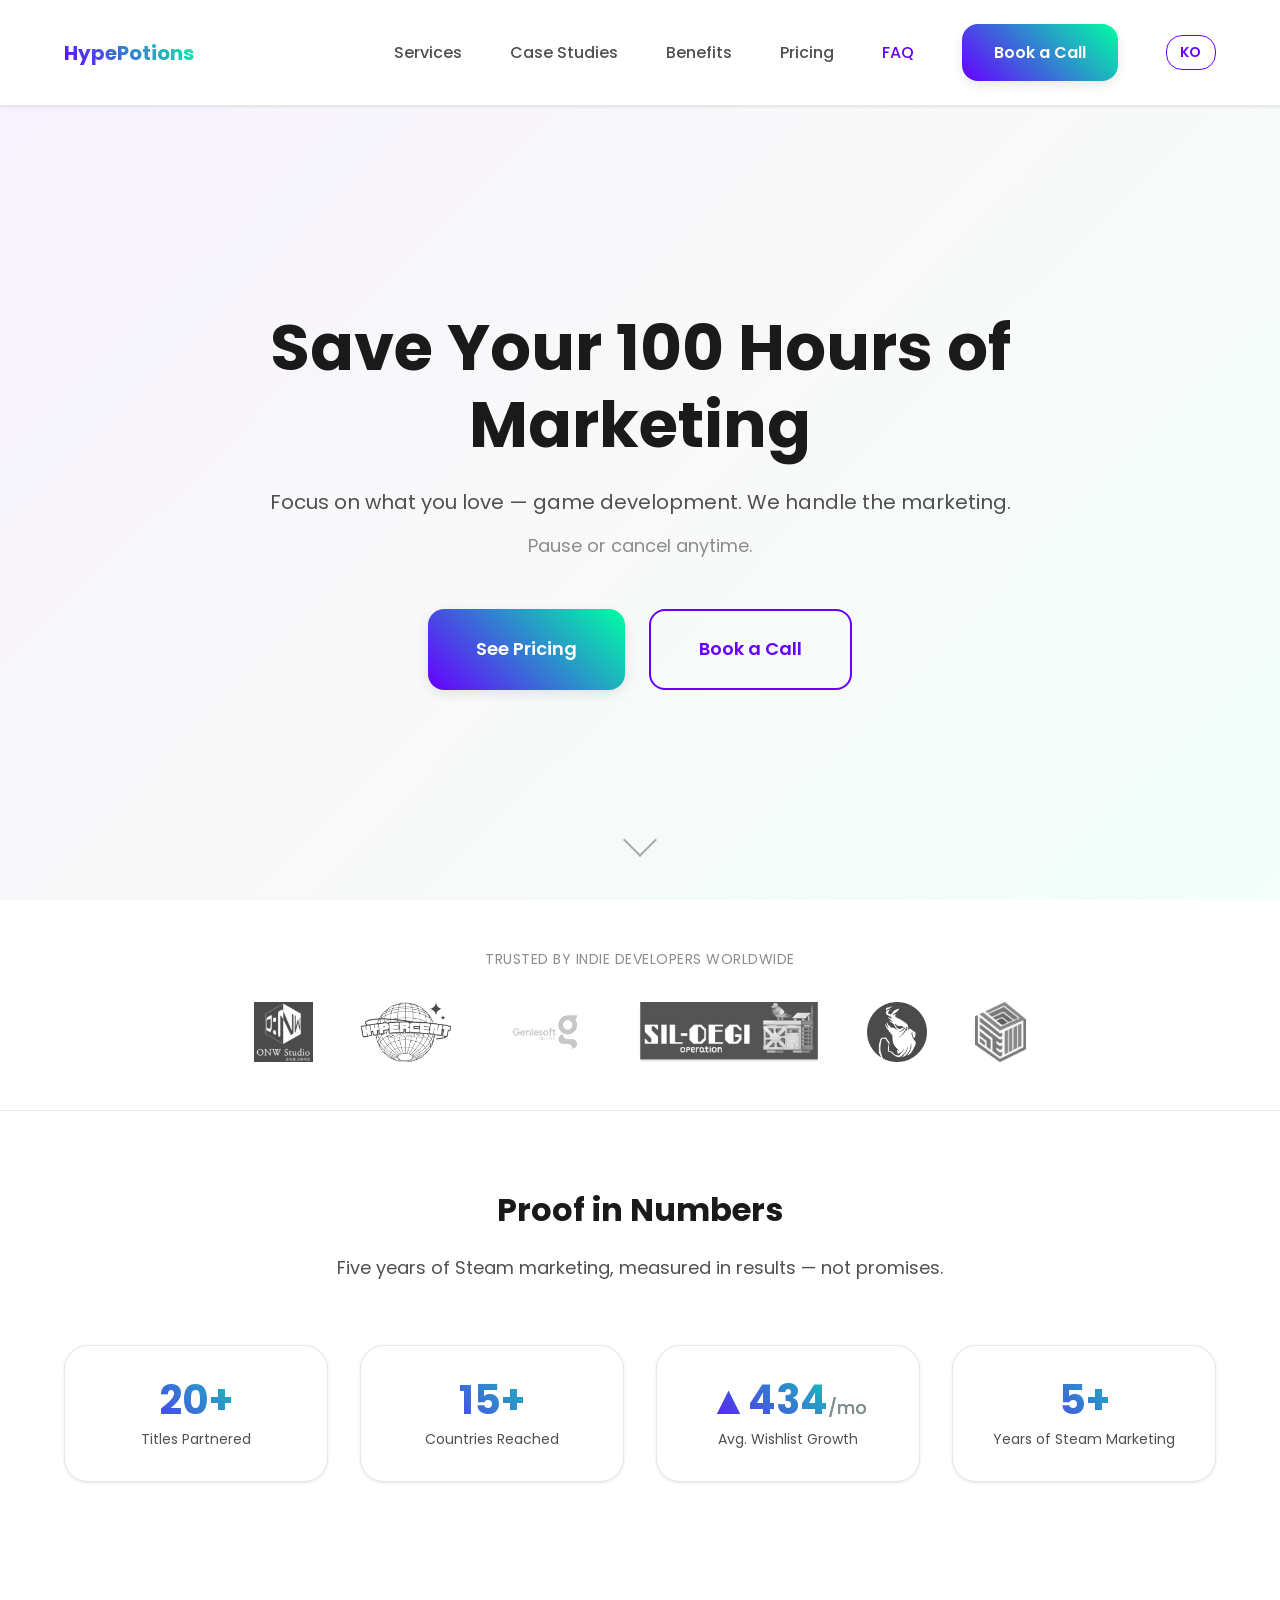
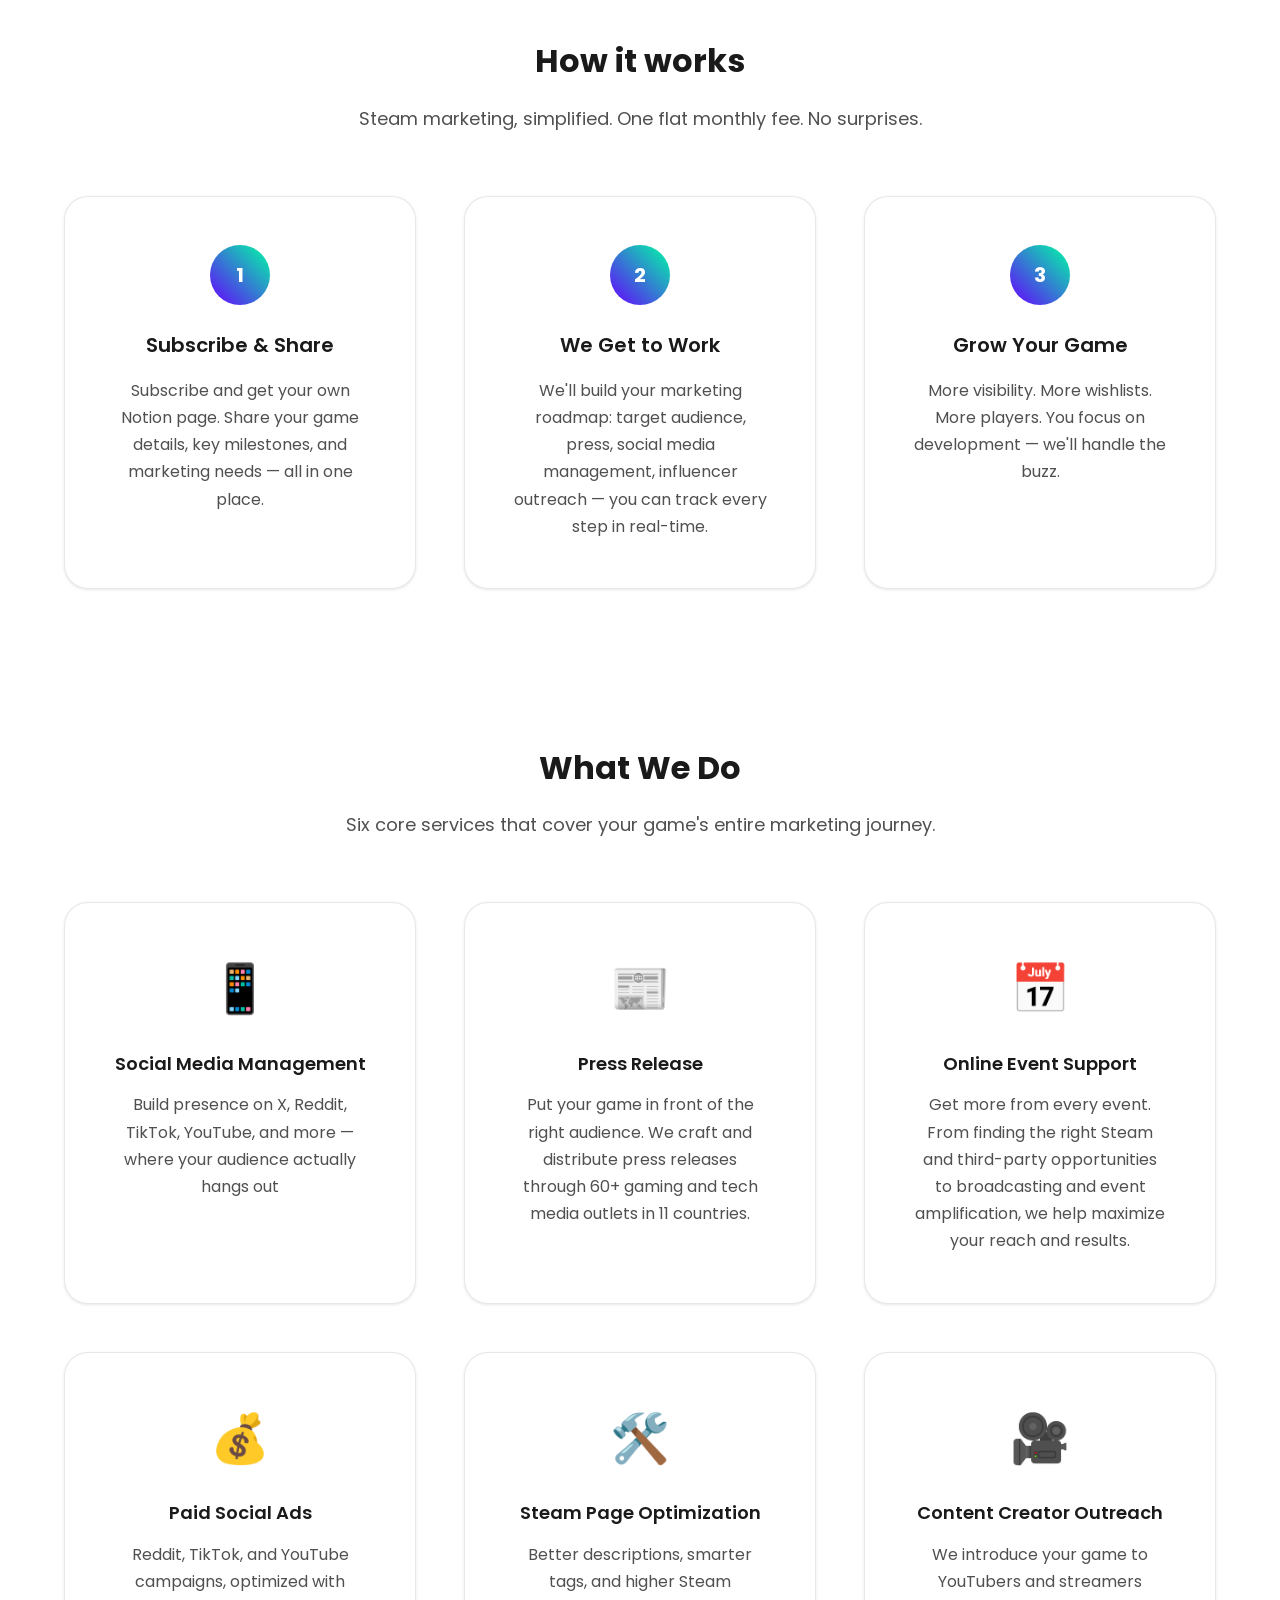
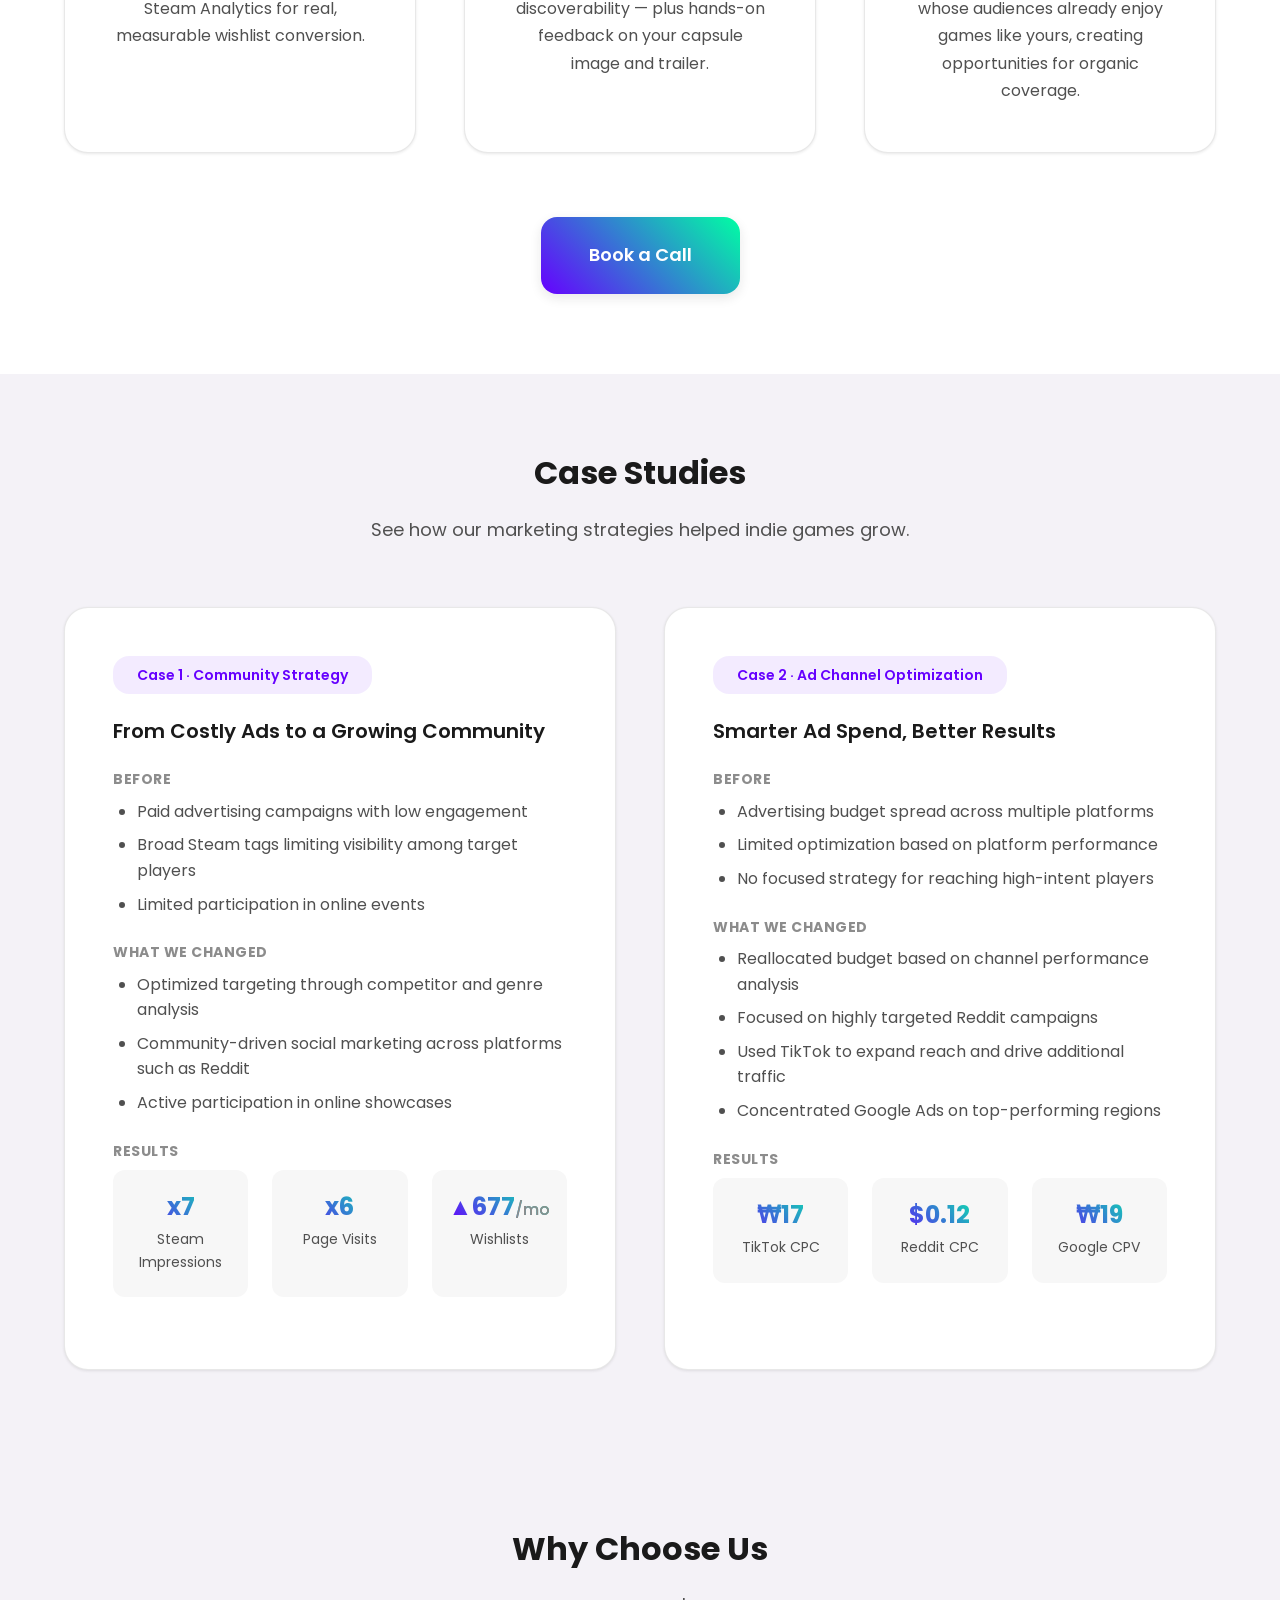
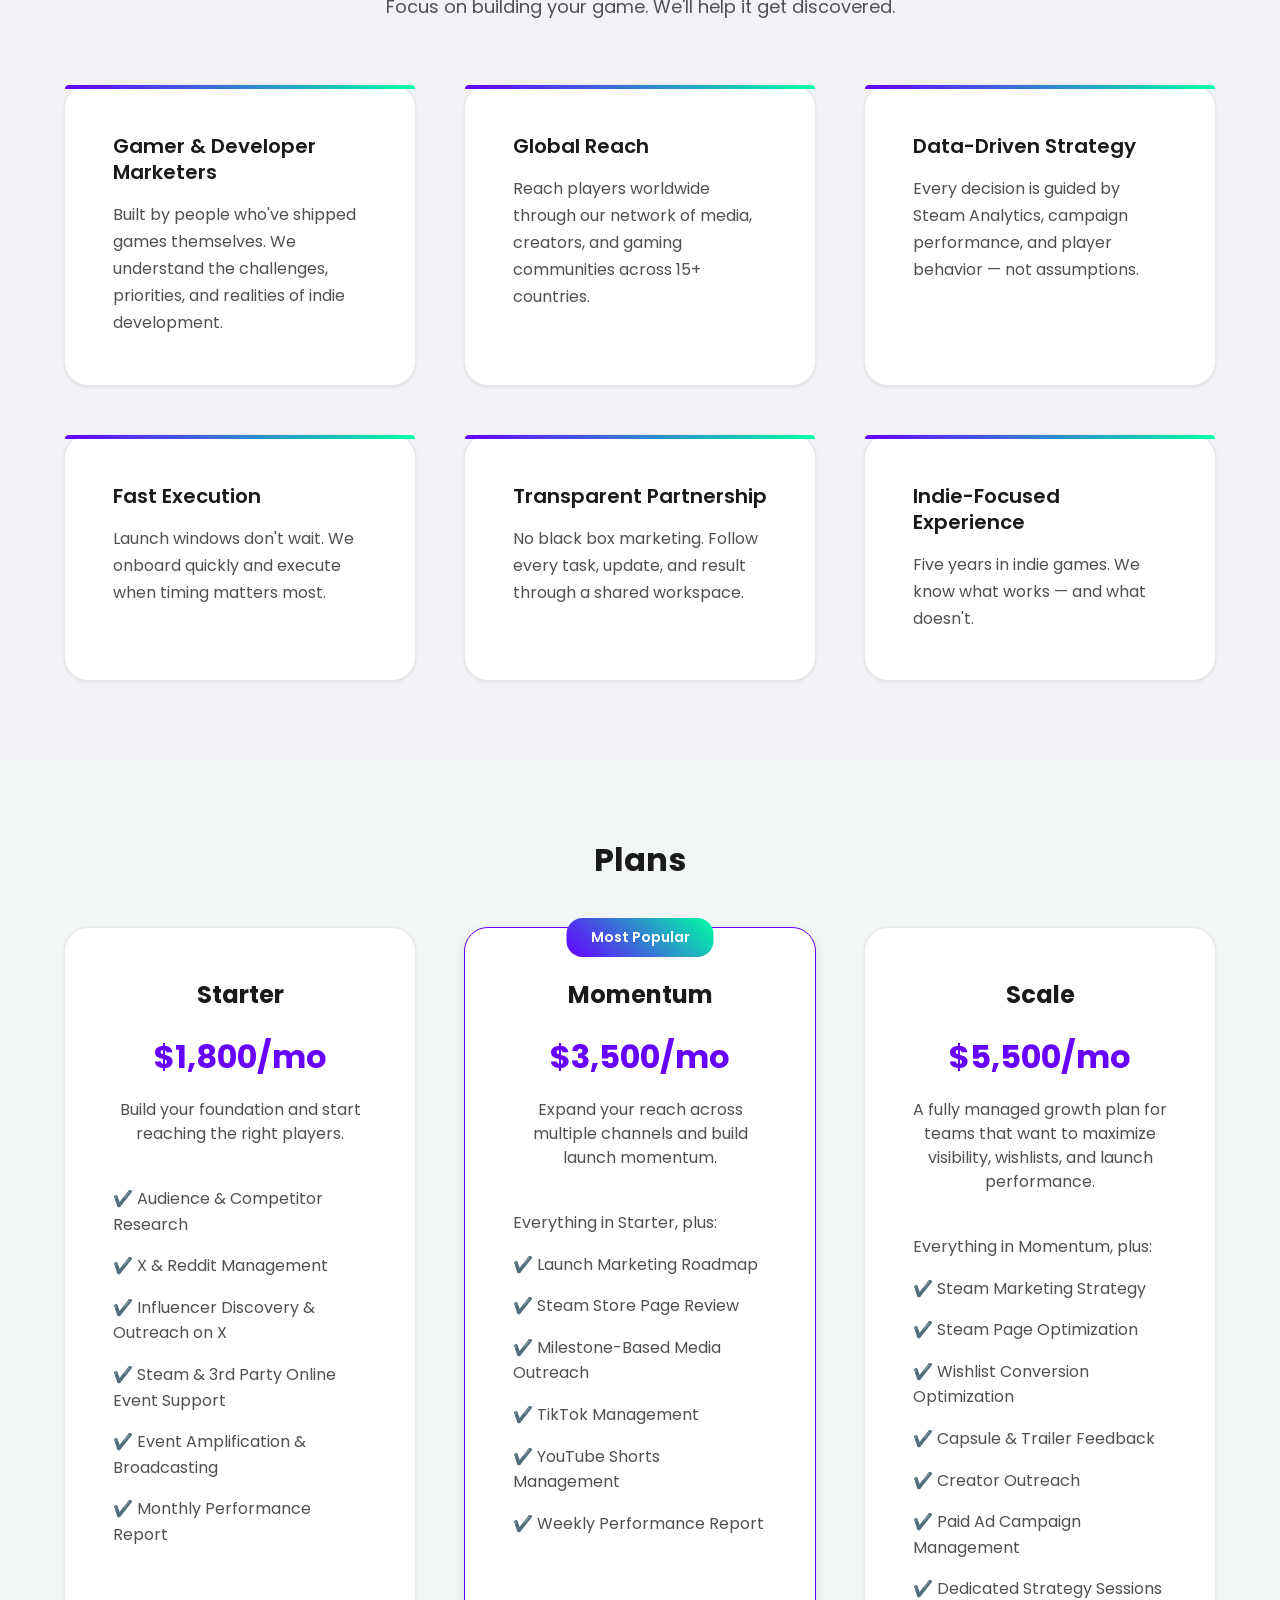
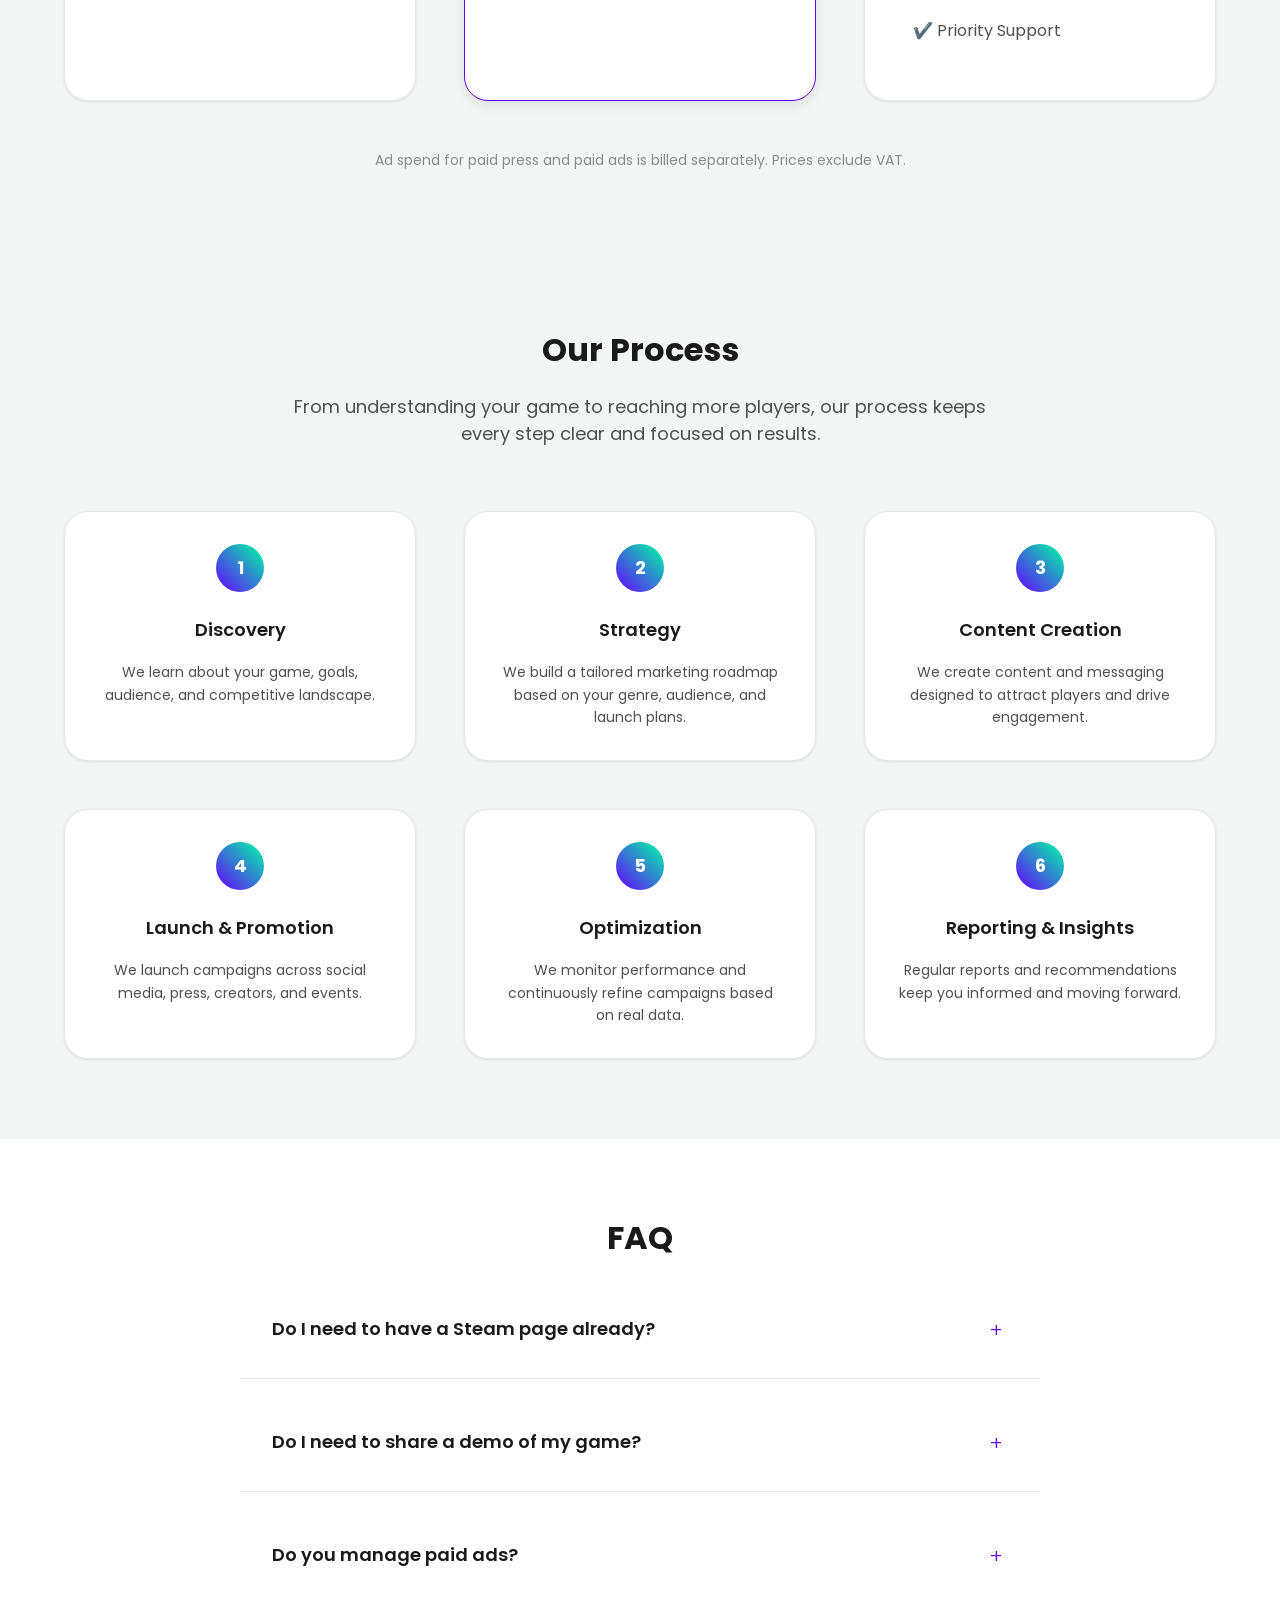
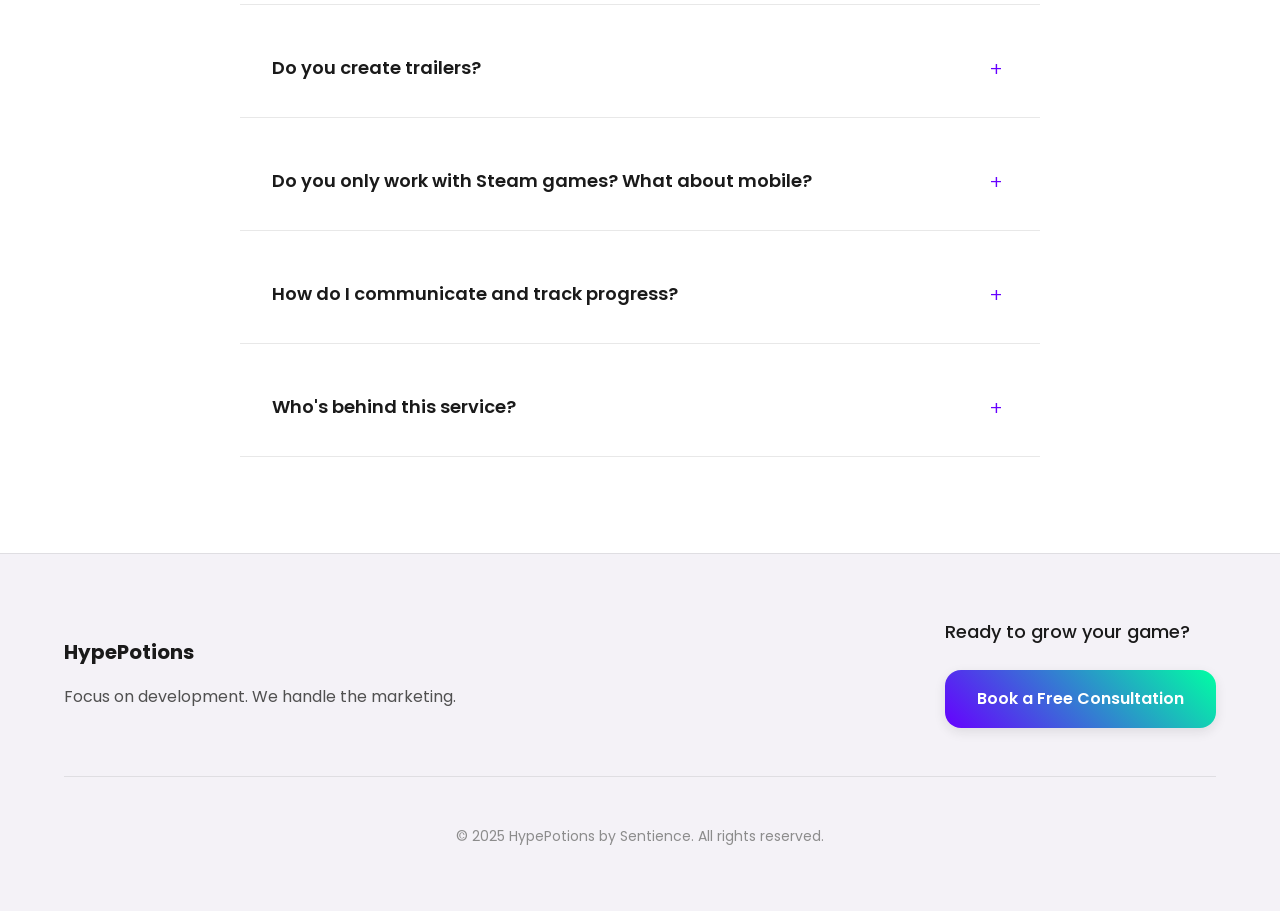
==== docs/index.html @ ff50c7ec "move to docs folder" ====
<!DOCTYPE html>
<html lang="en">
<head>
    <meta charset="UTF-8">
    <meta name="viewport" content="width=device-width, initial-scale=1.0">
    <title>HypePotions — Save Your 100 Hours of Steam Marketing</title>
    <link rel="preconnect" href="https://fonts.googleapis.com">
    <link rel="preconnect" href="https://fonts.gstatic.com" crossorigin>
    <link href="https://fonts.googleapis.com/css2?family=Poppins:wght@300;400;500;600;700&display=swap" rel="stylesheet">
    <link rel="stylesheet" href="style.css">
</head>
<body>
    <!-- Navigation -->
    <nav class="navbar">
        <div class="container">
            <div class="nav-content">
                <div class="nav-brand">
                    <h3>HypePotions</h3>
                </div>
                <div class="nav-menu">
                    <a href="#what-we-do" class="nav-link" data-i18n="nav.services">Services</a>
                    <a href="#results" class="nav-link" data-i18n="nav.cases">Case Studies</a>
                    <a href="#why-choose-us" class="nav-link" data-i18n="nav.benefits">Benefits</a>
                    <a href="#pricing" class="nav-link" data-i18n="nav.pricing">Pricing</a>
                    <a href="#faq" class="nav-link" data-i18n="nav.faq">FAQ</a>
                    <a href="https://calendly.com/h-kwon/steam-marketing-pro">
                        <button class="btn btn--primary cta-btn" data-i18n="nav.bookCall">Book a Call</button>
                    </a>
                    <button class="lang-toggle" id="langToggle" aria-label="Toggle language">KO</button>
                </div>
                <div class="nav-toggle">
                    <span></span>
                    <span></span>
                    <span></span>
                </div>
            </div>
        </div>
    </nav>

    <!-- Hero Section -->
    <section class="hero">
        <div class="hero-background"></div>
        <div class="container">
            <div class="hero-content">
                <h1 class="hero-title" data-i18n="hero.title">Save Your 100 Hours of Marketing</h1>
                <p class="hero-subtitle" data-i18n="hero.subtitle">Focus on what you love — game development. We handle the marketing.</p>
                <p class="hero-tagline" data-i18n="hero.tagline">Pause or cancel anytime.</p>
                <div class="hero-cta">
                    <a href="#pricing" class="btn btn--primary btn--lg cta-btn" role="button" data-i18n="hero.seePricing">See Pricing</a>
                    <a href="https://calendly.com/h-kwon/steam-marketing-pro" class="btn btn--outline btn--lg cta-btn" role="button" data-i18n="hero.bookCall">Book a Call</a>
                </div>
            </div>
        </div>
        <div class="scroll-indicator">
            <div class="scroll-arrow"></div>
        </div>
    </section>

    <!-- Customer Logos -->
    <section class="customer-logos">
        <div class="container">
            <p class="logos-text" data-i18n="logos.text">Trusted by indie developers worldwide</p>
            <div class="logos-scroll">
                 <div class="logo-item">
                    <img src="images/onw studio.png" alt="OnwStudio Logo">
                 </div>
                 <div class="logo-item">
                    <img src="images/hypercent.png" alt="Hypercent Logo">
                 </div>
                 <div class="logo-item">
                    <img src="images/geniesoft.png" alt="GenieSoft Logo">
                 </div>
                 <div class="logo-item">
                    <img src="images/siloegi.png" alt="SiloegiOperation Logo">
                 </div>
                 <div class="logo-item">
                    <img src="images/hoochoo.png" alt="Hoochoo Logo">
                 </div>
                 <div class="logo-item">
                    <img src="images/shadingbox.png" alt="ShadingBox Logo">
                 </div>
            </div>
        </div>
    </section>

    <!-- Proof / Key Stats -->
    <section class="stats" id="stats">
        <div class="container">
            <h2 class="section-title" data-i18n="stats.title">Proof in Numbers</h2>
            <p class="section-subtitle" data-i18n="stats.subtitle">Five years of Steam marketing, measured in results — not promises.</p>

            <div class="stats-grid">
                <div class="stat-card">
                    <div class="stat-number">20+</div>
                    <div class="stat-label" data-i18n="stats.titlesPartnered">Titles Partnered</div>
                </div>
                <div class="stat-card">
                    <div class="stat-number">15+</div>
                    <div class="stat-label" data-i18n="stats.globalMarkets">Countries Reached</div>
                </div>
                <div class="stat-card">
                    <div class="stat-number">▲434<span>/mo</span></div>
                    <div class="stat-label" data-i18n="stats.avgWishlist">Avg. Wishlist Growth</div>
                </div>
                <div class="stat-card">
                    <div class="stat-number" data-i18n="stats.yearsValue">5+</div>
                    <div class="stat-label" data-i18n="stats.yearsExp">Years of Steam Marketing</div>
                </div>
            </div>
        </div>
    </section>

    <!-- How It Works -->
    <section class="how-it-works">
        <div class="container">
            <h2 class="section-title" data-i18n="how.title">How it works</h2>
            <p class="section-subtitle" data-i18n="how.subtitle">Steam marketing, simplified. One flat monthly fee. No surprises.</p>
            <div class="steps-grid">
                <div class="step-card" data-step="1">
                    <div class="step-number">1</div>
                    <h3 class="step-title" data-i18n="how.step1Title">Subscribe & Share</h3>
                    <p class="step-description" data-i18n="how.step1Desc">Subscribe and get your own Notion page. Share your game details, key milestones, and marketing needs — all in one place.</p>
                </div>
                <div class="step-card" data-step="2">
                    <div class="step-number">2</div>
                    <h3 class="step-title" data-i18n="how.step2Title">We Get to Work</h3>
                    <p class="step-description" data-i18n="how.step2Desc">We'll build your marketing roadmap: target audience, press, influencer outreach — you can track every step in real-time.</p>
                </div>
                <div class="step-card" data-step="3">
                    <div class="step-number">3</div>
                    <h3 class="step-title" data-i18n="how.step3Title">Grow Your Game</h3>
                    <p class="step-description" data-i18n="how.step3Desc">More visibility. More wishlists. More players. You focus on development — we'll handle the buzz.</p>
                </div>
            </div>
        </div>
    </section>

    <!-- What We Do -->
    <section class="what-we-do" id="what-we-do">
        <div class="container">
            <h2 class="section-title" data-i18n="services.title">What We Do</h2>
            <p class="section-subtitle" data-i18n="services.subtitle">Six core services that cover your game's entire marketing journey.</p>
            <div class="services-grid">
                <div class="service-card">
                    <div class="service-icon">📱</div>
                    <h3 class="service-title" data-i18n="services.s1Title">Social Media Management</h3>
                    <p class="service-description" data-i18n="services.s1Desc">X, Reddit, TikTok, and YouTube — we build and run your channels and community, driving an average +536% follower growth.</p>
                </div>
                <div class="service-card">
                    <div class="service-icon">📰</div>
                    <h3 class="service-title" data-i18n="services.s2Title">Press Release & PR</h3>
                    <p class="service-description" data-i18n="services.s2Desc">We distribute to 60+ outlets across 11 countries and 7 languages — including Rock Paper Shotgun, Famitsu, 4Gamer, and Gematsu. Averaging 20+ pickups per title.</p>
                </div>
                <div class="service-card">
                    <div class="service-icon">📅</div>
                    <h3 class="service-title" data-i18n="services.s3Title">Online Event Support</h3>
                    <p class="service-description" data-i18n="services.s3Desc">Steam Next Fest, Steam Sales, and third-party events — we apply, prepare, and maximize every opportunity.</p>
                </div>
                <div class="service-card">
                    <div class="service-icon">💰</div>
                    <h3 class="service-title" data-i18n="services.s4Title">Paid Social Ads</h3>
                    <p class="service-description" data-i18n="services.s4Desc">Reddit, TikTok, and YouTube campaigns, optimized with Steam Analytics for real, measurable wishlist conversion.</p>
                </div>
                <div class="service-card">
                    <div class="service-icon">🛠️</div>
                    <h3 class="service-title" data-i18n="services.s5Title">Steam Page Optimization</h3>
                    <p class="service-description" data-i18n="services.s5Desc">Better descriptions, smarter tags, and higher Steam discoverability — plus hands-on feedback on your capsule image and trailer.</p>
                </div>
                <div class="service-card">
                    <div class="service-icon">🎥</div>
                    <h3 class="service-title" data-i18n="services.s6Title">Content Creator Outreach</h3>
                    <p class="service-description" data-i18n="services.s6Desc">We pitch your game to YouTubers and streamers who already love your genre — real fans, real coverage.</p>
                </div>
            </div>
            <div class="cta-section">
                <a href="https://calendly.com/h-kwon/steam-marketing-pro" class="btn btn--primary btn--lg" role="button" data-i18n="services.cta">Book a Call</a>
            </div>
        </div>
    </section>

    <!-- Results -->
    <section class="results" id="results">
        <div class="container">
            <h2 class="section-title" data-i18n="results.title">Real Results</h2>
            <p class="section-subtitle" data-i18n="results.subtitle">How our strategies turned into measurable growth for indie titles.</p>
            <div class="results-grid">
                <div class="result-card">
                    <div class="result-badge" data-i18n="results.case1Badge">Case 1 · Community Strategy</div>
                    <h3 class="result-name" data-i18n="results.case1Title">From Wasted Ads to a Thriving Community</h3>
                    <div class="result-block">
                        <span class="result-block-label" data-i18n="results.before">Before</span>
                        <ul class="result-bullet-list">
                            <li data-i18n="results.case1Before1">Paid advertising campaigns with low engagement</li>
                            <li data-i18n="results.case1Before2">Broad Steam tags limiting visibility among target players</li>
                            <li data-i18n="results.case1Before3">Limited participation in Steam events and community activities</li>
                        </ul>
                    </div>
                    <div class="result-block">
                        <span class="result-block-label" data-i18n="results.strategy">What We Changed</span>
                        <ul class="result-bullet-list">
                            <li data-i18n="results.case1Strategy1">Optimized targeting through competitor and genre analysis</li>
                            <li data-i18n="results.case1Strategy2">Community-driven social marketing across platforms such as Reddit</li>
                            <li data-i18n="results.case1Strategy3">Active participation in Steam events and online showcases</li>
                        </ul>
                    </div>
                    <div class="result-block">
                        <span class="result-block-label" data-i18n="results.results">After</span>
                        <div class="result-metrics">
                            <div class="result-metric">
                                <span class="result-metric-value">x7</span>
                                <span class="result-metric-label" data-i18n="results.case1M1">Steam Impressions</span>
                            </div>
                            <div class="result-metric">
                                <span class="result-metric-value">x6</span>
                                <span class="result-metric-label" data-i18n="results.case1M2">Page Visits</span>
                            </div>
                            <div class="result-metric">
                                <span class="result-metric-value">▲677<small>/mo</small></span>
                                <span class="result-metric-label" data-i18n="results.case1M3">Wishlists</span>
                            </div>
                        </div>
                    </div>
                </div>
                <div class="result-card">
                    <div class="result-badge" data-i18n="results.case2Badge">Case 2 · Ad Channel Optimization</div>
                    <h3 class="result-name" data-i18n="results.case2Title">Squeezing Maximum Reach From Every Dollar</h3>
                    <div class="result-block">
                        <span class="result-block-label" data-i18n="results.before">Before</span>
                        <ul class="result-bullet-list">
                            <li data-i18n="results.case2Before1">Advertising budget spread across multiple platforms</li>
                            <li data-i18n="results.case2Before2">Limited optimization based on platform performance</li>
                            <li data-i18n="results.case2Before3">No focused strategy for reaching high-intent players</li>
                        </ul>
                    </div>
                    <div class="result-block">
                        <span class="result-block-label" data-i18n="results.strategy">What We Changed</span>
                        <ul class="result-bullet-list">
                            <li data-i18n="results.case2Strategy1">Reallocated budget based on channel performance analysis</li>
                            <li data-i18n="results.case2Strategy2">Focused on highly targeted Reddit campaigns</li>
                            <li data-i18n="results.case2Strategy3">Used TikTok to expand reach and drive additional traffic</li>
                            <li data-i18n="results.case2Strategy4">Concentrated Google Ads on top-performing regions</li>
                        </ul>
                    </div>
                    <div class="result-block">
                        <span class="result-block-label" data-i18n="results.results">Results</span>
                        <div class="result-metrics">
                            <div class="result-metric">
                                <span class="result-metric-value">₩17</span>
                                <span class="result-metric-label" data-i18n="results.case2M1">TikTok CPC</span>
                            </div>
                            <div class="result-metric">
                                <span class="result-metric-value">$0.12</span>
                                <span class="result-metric-label" data-i18n="results.case2M2">Reddit CPC</span>
                            </div>
                            <div class="result-metric">
                                <span class="result-metric-value">₩19</span>
                                <span class="result-metric-label" data-i18n="results.case2M3">Google CPV</span>
                            </div>
                        </div>
                    </div>
                </div>
            </div>
        </div>
    </section>

    <!-- Why Choose Us -->
    <section class="why-choose-us" id="why-choose-us">
        <div class="container">
            <h2 class="section-title" data-i18n="why.title">Why Choose Us</h2>
            <p class="section-subtitle" data-i18n="why.subtitle">Smart, flexible marketing for indie devs who'd rather build than hustle.</p>
            <div class="features-grid-3">
                <div class="feature-card">
                    <h3 class="feature-title" data-i18n="why.f1Title">Gamer & Developer Marketers</h3>
                    <p class="feature-description" data-i18n="why.f1Desc">We're not just marketers — we're gamers and devs who've shipped our own titles. We speak your language.</p>
                </div>
                <div class="feature-card">
                    <h3 class="feature-title" data-i18n="why.f2Title">Global Network</h3>
                    <p class="feature-description" data-i18n="why.f2Desc">15+ countries of media, influencer, and community reach — your game goes worldwide from day one.</p>
                </div>
                <div class="feature-card">
                    <h3 class="feature-title" data-i18n="why.f3Title">Data-Driven Strategy</h3>
                    <p class="feature-description" data-i18n="why.f3Desc">Every decision is backed by Steam Analytics and live campaign data — no guesswork, just results.</p>
                </div>
                <div class="feature-card">
                    <h3 class="feature-title" data-i18n="why.f4Title">Fast Execution</h3>
                    <p class="feature-description" data-i18n="why.f4Desc">Onboarding in 3–5 business days. We move at the speed your launch window demands.</p>
                </div>
                <div class="feature-card">
                    <h3 class="feature-title" data-i18n="why.f5Title">Transparent Partnership</h3>
                    <p class="feature-description" data-i18n="why.f5Desc">One flat fee, a shared Notion HQ, and weekly updates. You always know exactly what we're doing.</p>
                </div>
                <div class="feature-card">
                    <h3 class="feature-title" data-i18n="why.f6Title">Indie-Specialized Experience</h3>
                    <p class="feature-description" data-i18n="why.f6Desc">Five years and 20+ titles focused entirely on indie Steam games — we know what works and what doesn't.</p>
                </div>
            </div>
        </div>
    </section>

    <!-- Pricing -->
    <section class="pricing" id="pricing">
        <div class="container">
            <h2 class="section-title" data-i18n="pricing.title">Plans</h2>
            <div class="pricing-grid">
                <div class="pricing-card">
                    <div class="pricing-header">
                        <h3 class="pricing-title" data-i18n="pricing.plan1Name">Starter</h3>
                        <div class="pricing-price" data-i18n="pricing.plan1Price">$1,800/mo</div>
                        <p class="pricing-description" data-i18n="pricing.plan1Desc">Core visibility — without the agency overhead.</p>
                    </div>
                    <ul class="pricing-features">
                        <li data-i18n="pricing.plan1F1">✔️ Online festival applications & participation</li>
                        <li data-i18n="pricing.plan1F2">✔️ Press release (1x per month)</li>
                        <li data-i18n="pricing.plan1F3">✔️ Twitter & Reddit post management</li>
                        <li data-i18n="pricing.plan1F4">✔️ Audience & competitor research</li>
                        <li data-i18n="pricing.plan1F5">✔️ Dedicated Notion workspace</li>
                        <li data-i18n="pricing.plan1F6">✔️ Monthly performance report</li>
                    </ul>
                </div>
                <div class="pricing-card pricing-card--featured">
                    <div class="pricing-badge" data-i18n="pricing.popular">Most Popular</div>
                    <div class="pricing-header">
                        <h3 class="pricing-title" data-i18n="pricing.plan2Name">Momentum</h3>
                        <div class="pricing-price" data-i18n="pricing.plan2Price">$3,500/mo</div>
                        <p class="pricing-description" data-i18n="pricing.plan2Desc">Full-channel reach — built for your launch push.</p>
                    </div>
                    <ul class="pricing-features">
                        <li data-i18n="pricing.plan2F1">Everything in Starter, plus:</li>
                        <li data-i18n="pricing.plan2F2">✔️ Launch Marketing Roadmap</li>
                        <li data-i18n="pricing.plan2F3">✔️ Steam Store Page Review</li>
                        <li data-i18n="pricing.plan2F4">✔️ Milestone-Based Media Outreach</li>
                        <li data-i18n="pricing.plan2F5">✔️ TikTok Management</li>
                        <li data-i18n="pricing.plan2F6">✔️ YouTube Shorts Management</li>
                        <li data-i18n="pricing.plan2F7">✔️ Weekly Performance Report</li>
                    </ul>
                </div>
                <div class="pricing-card">
                    <div class="pricing-header">
                        <h3 class="pricing-title" data-i18n="pricing.plan3Name">Scale</h3>
                        <div class="pricing-price" data-i18n="pricing.plan3Price">$5,500/mo</div>
                        <p class="pricing-description" data-i18n="pricing.plan3Desc">Paid ads, page optimization, and priority access — fully managed.</p>
                    </div>
                    <ul class="pricing-features">
                        <li data-i18n="pricing.plan3F1">Everything in Momentum, plus:</li>
                        <li data-i18n="pricing.plan3F2">✔️ Steam Marketing Strategy</li>
                        <li data-i18n="pricing.plan3F3">✔️ Steam Page Optimization</li>
                        <li data-i18n="pricing.plan3F4">✔️ Wishlist Conversion Optimization</li>
                        <li data-i18n="pricing.plan3F5">✔️ Capsule & Trailer Feedback</li>
                        <li data-i18n="pricing.plan3F6">✔️ Creator Outreach</li>
                        <li data-i18n="pricing.plan3F7">✔️ Paid Ad Campaign Management</li>
                        <li data-i18n="pricing.plan3F8">✔️ Dedicated Strategy Sessions</li>
                        <li data-i18n="pricing.plan3F9">✔️ Priority Support</li>
                    </ul>
                </div>
            </div>
            <p class="pricing-note" data-i18n="pricing.note">Ad spend for paid press and paid ads is billed separately. Prices exclude VAT.</p>
        </div>
    </section>

    <!-- Process -->
    <section class="process" id="process">
        <div class="container">
            <h2 class="section-title" data-i18n="process.title">Our Process</h2>
            <p class="section-subtitle" data-i18n="process.subtitle">A clear, repeatable path from kickoff to results.</p>
            <div class="process-timeline">
                <div class="process-step">
                    <div class="process-number">1</div>
                    <h3 class="process-step-title" data-i18n="process.p1Title">Initial Consultation</h3>
                    <p class="process-step-desc" data-i18n="process.p1Desc">We learn your game, goals, and audience.</p>
                </div>
                <div class="process-step">
                    <div class="process-number">2</div>
                    <h3 class="process-step-title" data-i18n="process.p2Title">Strategy Design</h3>
                    <p class="process-step-desc" data-i18n="process.p2Desc">A tailored roadmap across channels and markets.</p>
                </div>
                <div class="process-step">
                    <div class="process-number">3</div>
                    <h3 class="process-step-title" data-i18n="process.p3Title">Asset Production</h3>
                    <p class="process-step-desc" data-i18n="process.p3Desc">Content, copy, and creatives built to convert.</p>
                </div>
                <div class="process-step">
                    <div class="process-number">4</div>
                    <h3 class="process-step-title" data-i18n="process.p4Title">Campaign Launch</h3>
                    <p class="process-step-desc" data-i18n="process.p4Desc">We go live across press, social, and ads.</p>
                </div>
                <div class="process-step">
                    <div class="process-number">5</div>
                    <h3 class="process-step-title" data-i18n="process.p5Title">Monitoring</h3>
                    <p class="process-step-desc" data-i18n="process.p5Desc">Live optimization based on real performance data.</p>
                </div>
                <div class="process-step">
                    <div class="process-number">6</div>
                    <h3 class="process-step-title" data-i18n="process.p6Title">Reporting</h3>
                    <p class="process-step-desc" data-i18n="process.p6Desc">Monthly reports plus weekly updates, always transparent.</p>
                </div>
            </div>
        </div>
    </section>

    <!-- FAQ -->
    <section class="faq" id="faq">
        <div class="container">
            <h2 class="section-title" data-i18n="faq.title">FAQ</h2>
            <div class="faq-list">
                <div class="faq-item">
                    <div class="faq-question">
                        <span data-i18n="faq.q1">Do I need to have a Steam page already?</span>
                        <div class="faq-icon">+</div>
                    </div>
                    <div class="faq-answer">
                        <p data-i18n="faq.a1">Yes, or at least be ready to launch one with us during the first month.</p>
                    </div>
                </div>
                <div class="faq-item">
                    <div class="faq-question">
                        <span data-i18n="faq.q2">Do I need to share a demo of my game?</span>
                        <div class="faq-icon">+</div>
                    </div>
                    <div class="faq-answer">
                        <p data-i18n="faq.a2">Yes — to understand your game and create content effectively, we need access to a playable build.</p>
                    </div>
                </div>
                <div class="faq-item">
                    <div class="faq-question">
                        <span data-i18n="faq.q3">Do you manage paid ads?</span>
                        <div class="faq-icon">+</div>
                    </div>
                    <div class="faq-answer">
                        <p data-i18n="faq.a3">Yes. Once we align on campaign goals and budget, we handle setup, optimization, and management.</p>
                    </div>
                </div>
                <div class="faq-item">
                    <div class="faq-question">
                        <span data-i18n="faq.q4">Do you create trailers?</span>
                        <div class="faq-icon">+</div>
                    </div>
                    <div class="faq-answer">
                        <p data-i18n="faq.a4">We don't produce trailers ourselves, but we're happy to give you feedback on yours. For cinematic trailers, we recommend working with a specialized studio.</p>
                    </div>
                </div>
                <div class="faq-item">
                    <div class="faq-question">
                        <span data-i18n="faq.q5">Do you only work with Steam games? What about mobile?</span>
                        <div class="faq-icon">+</div>
                    </div>
                    <div class="faq-answer">
                        <p data-i18n="faq.a5">We specialize in PC/Steam games. At this time, we do not support mobile game marketing.</p>
                    </div>
                </div>
                <div class="faq-item">
                    <div class="faq-question">
                        <span data-i18n="faq.q6">How do I communicate and track progress?</span>
                        <div class="faq-icon">+</div>
                    </div>
                    <div class="faq-answer">
                        <p data-i18n="faq.a6">Once you sign up, you'll get access to a dedicated Notion page. There, you can share info, track tasks, view updates, and communicate directly with us — all in one place.</p>
                    </div>
                </div>
                <div class="faq-item">
                    <div class="faq-question">
                        <span data-i18n="faq.q7">Who's behind this service?</span>
                        <div class="faq-icon">+</div>
                    </div>
                    <div class="faq-answer">
                        <p data-i18n="faq.a7">We're an English-speaking Korean and Russian two-person team. As part of a 5-person dev team, we've built and launched our own turn-based strategy and action games, handling everything from development to marketing and publishing. With over 10 years in the game industry, we now help other indie devs do the same.</p>
                    </div>
                </div>
            </div>
        </div>
    </section>

    <!-- Footer -->
    <footer class="footer">
        <div class="container">
            <div class="footer-content">
                <div class="footer-brand">
                    <h3>HypePotions</h3>
                    <p data-i18n="footer.tagline">Focus on development. We handle the marketing.</p>
                </div>
                <div class="footer-contact">
                    <p data-i18n="footer.ready">Ready to grow your game?</p>
                    <a href="https://calendly.com/h-kwon/steam-marketing-pro" class="btn btn--primary" role="button" data-i18n="footer.getStarted">Schedule Your Free Strategy Session</a>
                </div>
            </div>
            <div class="footer-bottom">
                <p>&copy; 2025 HypePotions by Sentience. All rights reserved.</p>
            </div>
        </div>
    </footer>

    <script src="app.js"></script>
</body>
</html>
---- docs/style.css ----
:root {
  /* Custom color palette */
  --color-dark: #1A1A1A;
  --color-medium-dark: #505050;
  --color-medium-light: #8C8C8C;
  --color-light: #F7F7F7;
  --color-highlight-purple: #6600FF;
  --color-highlight-green: #00FFA3;
  --color-white: #FFFFFF;
  
  /* Additional colors for depth */
  --color-surface: rgba(255, 255, 255, 0.8);
  --color-border: rgba(140, 140, 140, 0.2);
  --color-shadow: rgba(26, 26, 26, 0.1);
  
  /* Spacing */
  --spacing-xs: 0.5rem;
  --spacing-sm: 1rem;
  --spacing-md: 1.5rem;
  --spacing-lg: 2rem;
  --spacing-xl: 3rem;
  --spacing-2xl: 4rem;
  --spacing-3xl: 5rem;
  
  /* Typography */
  --font-family: 'Poppins', sans-serif;
  --font-size-sm: 0.875rem;
  --font-size-base: 1rem;
  --font-size-lg: 1.125rem;
  --font-size-xl: 1.25rem;
  --font-size-2xl: 1.5rem;
  --font-size-3xl: 2rem;
  --font-size-4xl: 2.5rem;
  --font-size-5xl: 3rem;
  
  /* Border radius */
  --border-radius-sm: 0.375rem;
  --border-radius-md: 0.5rem;
  --border-radius-lg: 0.75rem;
  --border-radius-xl: 1rem;
  --border-radius-2xl: 1.5rem;
  
  /* Transitions */
  --transition-fast: 0.15s ease-out;
  --transition-normal: 0.3s ease-out;
  --transition-slow: 0.5s ease-out;
  
  /* Shadows */
  --shadow-sm: 0 1px 3px rgba(26, 26, 26, 0.1);
  --shadow-md: 0 4px 12px rgba(26, 26, 26, 0.1);
  --shadow-lg: 0 8px 24px rgba(26, 26, 26, 0.15);
  --shadow-xl: 0 16px 48px rgba(26, 26, 26, 0.2);
}

/* Base styles */
* {
  margin: 0;
  padding: 0;
  box-sizing: border-box;
}

html {
  scroll-behavior: smooth;
  font-size: 16px;
}

body {
  font-family: var(--font-family);
  background: var(--color-light);
  color: var(--color-dark);
  line-height: 1.6;
  overflow-x: hidden;
}

.container {
  max-width: 1200px;
  margin: 0 auto;
  padding: 0 var(--spacing-md);
}

/* Navigation */
.navbar {
  position: fixed;
  top: 0;
  left: 0;
  right: 0;
  z-index: 1000;
  background: rgba(255, 255, 255, 0.95);
  backdrop-filter: blur(10px);
  border-bottom: 1px solid var(--color-border);
  transition: var(--transition-normal);
  box-shadow: var(--shadow-sm);
}

.nav-content {
  display: flex;
  align-items: center;
  justify-content: space-between;
  padding: var(--spacing-md) 0;
}

.nav-brand h3 {
  font-size: var(--font-size-xl);
  font-weight: 700;
  background: linear-gradient(45deg, var(--color-highlight-purple), var(--color-highlight-green));
  background-clip: text;
  -webkit-background-clip: text;
  -webkit-text-fill-color: transparent;
  margin: 0;
}

.nav-menu {
  display: flex;
  gap: var(--spacing-xl);
  align-items: center;
}

.nav-link {
  color: var(--color-medium-dark);
  text-decoration: none;
  font-weight: 500;
  transition: var(--transition-fast);
  position: relative;
}

.nav-link:hover {
  color: var(--color-highlight-purple);
}

.nav-link.active {
  color: var(--color-highlight-purple);
}

.nav-toggle {
  display: none;
  flex-direction: column;
  cursor: pointer;
  gap: 4px;
}

.nav-toggle span {
  width: 24px;
  height: 2px;
  background: var(--color-dark);
  transition: var(--transition-fast);
}

/* Hero Section */
.hero {
  position: relative;
  min-height: 100vh;
  display: flex;
  align-items: center;
  justify-content: center;
  text-align: center;
  background: var(--color-white);
  overflow: hidden;
}

.hero-background {
  position: absolute;
  top: 0;
  left: 0;
  right: 0;
  bottom: 0;
  background: linear-gradient(135deg, 
    rgba(102, 0, 255, 0.05) 0%, 
    rgba(247, 247, 247, 0.8) 50%, 
    rgba(0, 255, 163, 0.05) 100%);
  z-index: 0;
}

.hero-content {
  max-width: 800px;
  z-index: 1;
  position: relative;
  padding-top: 100px;
}

.hero-title {
  font-size: clamp(2.5rem, 5vw, 4rem);
  font-weight: 700;
  margin-bottom: var(--spacing-md);
  color: var(--color-dark);
  line-height: 1.2;
}

.hero-subtitle {
  font-size: var(--font-size-xl);
  color: var(--color-medium-dark);
  margin-bottom: var(--spacing-sm);
  line-height: 1.4;
}

.hero-tagline {
  font-size: var(--font-size-lg);
  color: var(--color-medium-light);
  margin-bottom: var(--spacing-xl);
}

.hero-cta {
  display: flex;
  gap: var(--spacing-md);
  justify-content: center;
  flex-wrap: wrap;
}

/* Buttons */
.btn {
  display: inline-flex;
  align-items: center;
  justify-content: center;
  padding: var(--spacing-sm) var(--spacing-lg);
  border: none;
  border-radius: var(--border-radius-xl);
  font-family: var(--font-family);
  font-weight: 600;
  text-decoration: none;
  cursor: pointer;
  transition: var(--transition-normal);
  position: relative;
  overflow: hidden;
  font-size: var(--font-size-base);
}

.btn--primary {
  background: linear-gradient(45deg, var(--color-highlight-purple), var(--color-highlight-green));
  color: var(--color-white);
  box-shadow: var(--shadow-md);
}

.btn--primary:hover {
  transform: translateY(-2px);
  box-shadow: var(--shadow-lg);
}

.btn--outline {
  background: transparent;
  color: var(--color-highlight-purple);
  border: 2px solid var(--color-highlight-purple);
}

.btn--outline:hover {
  background: var(--color-highlight-purple);
  color: var(--color-white);
  transform: translateY(-2px);
  box-shadow: var(--shadow-lg);
}

.btn--lg {
  padding: var(--spacing-md) var(--spacing-xl);
  font-size: var(--font-size-lg);
}

.btn--full {
  width: 100%;
}

/* Scroll Indicator */
.scroll-indicator {
  position: absolute;
  bottom: var(--spacing-xl);
  left: 50%;
  transform: translateX(-50%);
  animation: bounce 2s infinite;
}

@keyframes bounce {
  0%, 20%, 50%, 80%, 100% {
    transform: translateX(-50%) translateY(0);
  }
  40% {
    transform: translateX(-50%) translateY(-10px);
  }
  60% {
    transform: translateX(-50%) translateY(-5px);
  }
}

.scroll-arrow {
  width: 24px;
  height: 24px;
  border-right: 2px solid var(--color-medium-light);
  border-bottom: 2px solid var(--color-medium-light);
  transform: rotate(45deg);
  opacity: 0.7;
}

/* Customer Logos */
.customer-logos {
  padding: var(--spacing-xl) 0;
  background: var(--color-white);
  border-bottom: 1px solid var(--color-border);
}

.logos-text {
  text-align: center;
  color: var(--color-medium-light);
  margin-bottom: var(--spacing-lg);
  font-size: var(--font-size-sm);
  text-transform: uppercase;
  letter-spacing: 0.5px;
}

.logos-scroll {
  display: flex;
  gap: var(--spacing-xl);
  align-items: center;
  justify-content: center;
  flex-wrap: wrap;
}

.logo-item {
  /*
  background: var(--color-white);
  padding: var(--spacing-sm) var(--spacing-md);
  border-radius: var(--border-radius-md);
  border: 1px solid var(--color-border);
  color: var(--color-medium-dark);
  font-weight: 500;
  white-space: nowrap;
  font-size: var(--font-size-sm);
  transition: var(--transition-fast);*/
  display: flex;
  align-items: center;
  justify-content: center;
}

.logo-item img{
  max-height: 60px;
  width:auto;
  filter: grayscale(100%);
  opacity: 0.7;
  transition: var(--transition-normal)
}

.logo-item img:hover {
  filter: none;
  opacity: 1;
  transform: scale(1.05);
}

/* Sections */
section {
  padding: var(--spacing-3xl) 0;
}

.section-title {
  font-size: var(--font-size-3xl);
  font-weight: 700;
  text-align: center;
  margin-bottom: var(--spacing-md);
  color: var(--color-dark);
  line-height: 1.2;
}

.section-subtitle {
  font-size: var(--font-size-lg);
  text-align: center;
  color: var(--color-medium-dark);
  margin-bottom: var(--spacing-2xl);
  max-width: 700px;
  margin-left: auto;
  margin-right: auto;
  line-height: 1.5;
}

/* How It Works */
.how-it-works {
  background: var(--color-white);
}

.steps-grid {
  display: grid;
  grid-template-columns: repeat(auto-fit, minmax(300px, 1fr));
  gap: var(--spacing-xl);
  margin-top: var(--spacing-xl);
}

.step-card {
  background: var(--color-white);
  padding: var(--spacing-xl);
  border-radius: var(--border-radius-2xl);
  border: 1px solid var(--color-border);
  text-align: center;
  position: relative;
  transition: var(--transition-normal);
  box-shadow: var(--shadow-sm);
}

.step-card:hover {
  transform: translateY(-5px);
  box-shadow: var(--shadow-lg);
  border-color: var(--color-highlight-purple);
}

.step-number {
  display: inline-flex;
  align-items: center;
  justify-content: center;
  width: 60px;
  height: 60px;
  background: linear-gradient(45deg, var(--color-highlight-purple), var(--color-highlight-green));
  color: var(--color-white);
  font-size: var(--font-size-xl);
  font-weight: 700;
  border-radius: 50%;
  margin-bottom: var(--spacing-md);
}

.step-title {
  font-size: var(--font-size-xl);
  font-weight: 600;
  margin-bottom: var(--spacing-sm);
  color: var(--color-dark);
}

.step-description {
  color: var(--color-medium-dark);
  line-height: 1.7;
}

/* Why Choose Us - 2x2 Grid */
.why-choose-us {
  background: rgba(102, 0, 255, 0.02);
}

.features-grid-2x2 {
  display: grid;
  grid-template-columns: repeat(2, 1fr);
  gap: var(--spacing-xl);
  margin-top: var(--spacing-xl);
}

.feature-card {
  background: var(--color-white);
  padding: var(--spacing-xl);
  border-radius: var(--border-radius-2xl);
  border: 1px solid var(--color-border);
  transition: var(--transition-normal);
  position: relative;
  box-shadow: var(--shadow-sm);
}

.feature-card:hover {
  transform: translateY(-5px);
  box-shadow: var(--shadow-lg);
  border-color: var(--color-highlight-green);
}

.feature-card::before {
  content: '';
  position: absolute;
  top: 0;
  left: 0;
  right: 0;
  height: 4px;
  background: linear-gradient(45deg, var(--color-highlight-purple), var(--color-highlight-green));
  border-radius: var(--border-radius-2xl) var(--border-radius-2xl) 0 0;
}

.feature-title {
  font-size: var(--font-size-xl);
  font-weight: 600;
  margin-bottom: var(--spacing-sm);
  color: var(--color-dark);
  line-height: 1.3;
}

.feature-description {
  color: var(--color-medium-dark);
  line-height: 1.7;
}

/* What We Do */
.what-we-do {
  background: var(--color-white);
}

.services-grid {
  display: grid;
  grid-template-columns: repeat(auto-fit, minmax(300px, 1fr));
  gap: var(--spacing-xl);
  margin-top: var(--spacing-xl);
}

.service-card {
  background: var(--color-white);
  padding: var(--spacing-xl);
  border-radius: var(--border-radius-2xl);
  border: 1px solid var(--color-border);
  transition: var(--transition-normal);
  text-align: center;
  box-shadow: var(--shadow-sm);
}

.service-card:hover {
  transform: translateY(-5px);
  box-shadow: var(--shadow-lg);
  border-color: var(--color-highlight-purple);
}

.service-icon {
  font-size: 3rem;
  margin-bottom: var(--spacing-md);
  display: block;
}

.service-title {
  font-size: var(--font-size-lg);
  font-weight: 600;
  margin-bottom: var(--spacing-sm);
  color: var(--color-dark);
  line-height: 1.3;
}

.service-description {
  color: var(--color-medium-dark);
  line-height: 1.7;
}

.cta-section {
  text-align: center;
  margin-top: var(--spacing-2xl);
}

/* Pricing */
.pricing {
  background: rgba(0, 255, 163, 0.02);
}

.pricing-grid {
  display: grid;
  grid-template-columns: repeat(auto-fit, minmax(320px, 1fr));
  gap: var(--spacing-xl);
  margin-top: var(--spacing-xl);
}

.pricing-card {
  background: var(--color-white);
  padding: var(--spacing-xl);
  border-radius: var(--border-radius-2xl);
  border: 1px solid var(--color-border);
  position: relative;
  transition: var(--transition-normal);
  box-shadow: var(--shadow-sm);
}

.pricing-card:hover {
  transform: translateY(-5px);
  box-shadow: var(--shadow-lg);
}

.pricing-card--featured {
  border-color: var(--color-highlight-purple);
  transform: scale(1.05);
  box-shadow: var(--shadow-md);
}

.pricing-card--featured:hover {
  transform: scale(1.05) translateY(-5px);
}

.pricing-badge {
  position: absolute;
  top: -10px;
  left: 50%;
  transform: translateX(-50%);
  background: linear-gradient(45deg, var(--color-highlight-purple), var(--color-highlight-green));
  color: var(--color-white);
  padding: var(--spacing-xs) var(--spacing-md);
  border-radius: var(--border-radius-xl);
  font-size: var(--font-size-sm);
  font-weight: 600;
}

.pricing-header {
  text-align: center;
  margin-bottom: var(--spacing-lg);
}

.pricing-title {
  font-size: var(--font-size-2xl);
  font-weight: 700;
  margin-bottom: var(--spacing-sm);
  color: var(--color-dark);
}

.pricing-price {
  font-size: var(--font-size-3xl);
  font-weight: 700;
  color: var(--color-highlight-purple);
  margin-bottom: var(--spacing-sm);
}

.pricing-price span {
  font-size: var(--font-size-lg);
  color: var(--color-medium-light);
  font-weight: 500;
}

.pricing-description {
  color: var(--color-medium-dark);
  margin-bottom: var(--spacing-lg);
  line-height: 1.5;
}

.pricing-features {
  list-style: none;
  margin-top: var(--spacing-lg);
}

.pricing-features li {
  padding: var(--spacing-xs) 0;
  color: var(--color-medium-dark);
  display: flex;
  align-items: flex-start;
  line-height: 1.6;
}

.pricing-note {
  text-align: center;
  color: var(--color-medium-light);
  font-size: var(--font-size-sm);
  margin-top: var(--spacing-xl);
  line-height: 1.6;
}

/* FAQ */
.faq {
  background: var(--color-white);
}

.faq-list {
  max-width: 800px;
  margin: 0 auto;
}

.faq-item {
  border-bottom: 1px solid var(--color-border);
  margin-bottom: var(--spacing-sm);
}

.faq-question {
  display: flex;
  align-items: center;
  justify-content: space-between;
  padding: var(--spacing-lg);
  cursor: pointer;
  transition: var(--transition-fast);
  background: var(--color-white);
  border-radius: var(--border-radius-lg);
}

.faq-question:hover {
  background: rgba(102, 0, 255, 0.02);
}

.faq-question span {
  font-weight: 600;
  font-size: var(--font-size-lg);
  color: var(--color-dark);
}

.faq-icon {
  font-size: var(--font-size-xl);
  font-weight: 300;
  color: var(--color-highlight-purple);
  transition: var(--transition-fast);
  min-width: 24px;
  text-align: center;
}

.faq-item.active .faq-icon {
  transform: rotate(45deg);
}

.faq-answer {
  max-height: 0;
  overflow: hidden;
  transition: max-height var(--transition-normal);
}

.faq-answer p {
  padding: 0 var(--spacing-lg) var(--spacing-lg);
  color: var(--color-medium-dark);
  line-height: 1.7;
}

/* Responsive Design */
@media (max-width: 768px) {
  .nav-menu {
    position: fixed;
    top: 73px;
    left: -100%;
    width: 100%;
    height: calc(100vh - 73px);
    background: rgba(255, 255, 255, 0.98);
    backdrop-filter: blur(10px);
    flex-direction: column;
    justify-content: flex-start;
    padding-top: var(--spacing-2xl);
    transition: var(--transition-normal);
    box-shadow: var(--shadow-lg);
  }

  .nav-menu.active {
    left: 0;
  }

  .nav-toggle {
    display: flex;
  }

  .nav-toggle.active span:nth-child(1) {
    transform: rotate(45deg) translate(5px, 5px);
  }

  .nav-toggle.active span:nth-child(2) {
    opacity: 0;
  }

  .nav-toggle.active span:nth-child(3) {
    transform: rotate(-45deg) translate(7px, -6px);
  }

  .hero-content {
    padding-top: 80px;
  }

  .hero-cta {
    flex-direction: column;
    align-items: center;
  }

  .features-grid-2x2 {
    grid-template-columns: 1fr;
  }

  .steps-grid,
  .services-grid,
  .pricing-grid {
    grid-template-columns: 1fr;
  }

  .pricing-card--featured {
    transform: none;
  }

  .pricing-card--featured:hover {
    transform: translateY(-5px);
  }

  section {
    padding: var(--spacing-2xl) 0;
  }

  .footer-content {
    flex-direction: column;
    text-align: center;
  }
}

@media (max-width: 480px) {
  .container {
    padding: 0 var(--spacing-sm);
  }

  .hero-title {
    font-size: 2rem;
  }

  .section-title {
    font-size: var(--font-size-2xl);
  }

  .nav-content {
    padding: var(--spacing-sm) 0;
  }
}

/* Animation utilities */
.fade-in-up {
  opacity: 0;
  transform: translateY(30px);
  transition: var(--transition-slow);
}

.fade-in-up.animate {
  opacity: 1;
  transform: translateY(0);
}

/* Smooth scrolling enhancement */
@media (prefers-reduced-motion: no-preference) {
  html {
    scroll-behavior: smooth;
  }
}

/* Footer */
.footer {
  background: rgba(102, 0, 255, 0.02);
  padding: var(--spacing-2xl) 0;
  border-top: 1px solid var(--color-border);
}

.footer-content {
  display: flex;
  justify-content: space-between;
  align-items: center;
  margin-bottom: var(--spacing-xl);
  flex-wrap: wrap;
  gap: var(--spacing-lg);
}

.footer-brand h3 {
  font-size: var(--font-size-xl);
  font-weight: 700;
  margin-bottom: var(--spacing-sm);
  color: var(--color-dark);
}

.footer-brand p {
  color: var(--color-medium-dark);
  margin: 0;
}

.footer-contact p {
  font-size: var(--font-size-lg);
  font-weight: 500;
  color: var(--color-dark);
  margin-bottom: var(--spacing-md);
}

.footer-bottom {
  text-align: center;
  padding-top: var(--spacing-xl);
  border-top: 1px solid var(--color-border);
}

.footer-bottom p {
  color: var(--color-medium-light);
  font-size: var(--font-size-sm);
  margin: 0;
}

@media (max-width: 768px) {
  .footer-content {
    flex-direction: column;
    text-align: center;
  }

  .footer-brand {
    margin-bottom: var(--spacing-lg);
  }
}

/* ============================================
   Language Toggle
   ============================================ */
.lang-toggle {
  background: transparent;
  border: 1.5px solid var(--color-highlight-purple);
  color: var(--color-highlight-purple);
  font-family: var(--font-family);
  font-weight: 600;
  font-size: var(--font-size-sm);
  padding: 0.4rem 0.85rem;
  border-radius: var(--border-radius-xl);
  cursor: pointer;
  transition: var(--transition-fast);
  min-width: 48px;
}

.lang-toggle:hover {
  background: var(--color-highlight-purple);
  color: var(--color-white);
}

/* ============================================
   Proof / Key Stats
   ============================================ */
.stats {
  background: var(--color-white);
}

.stats-grid {
  display: grid;
  grid-template-columns: repeat(4, 1fr);
  gap: var(--spacing-lg);
}

.stat-card {
  background: var(--color-white);
  padding: var(--spacing-lg) var(--spacing-md);
  border-radius: var(--border-radius-2xl);
  border: 1px solid var(--color-border);
  text-align: center;
  transition: var(--transition-normal);
  box-shadow: var(--shadow-sm);
}

.stat-card:hover {
  transform: translateY(-5px);
  box-shadow: var(--shadow-lg);
  border-color: var(--color-highlight-purple);
}

.stat-number {
  font-size: var(--font-size-4xl);
  font-weight: 700;
  line-height: 1.1;
  margin-bottom: var(--spacing-xs);
  background: linear-gradient(45deg, var(--color-highlight-purple), var(--color-highlight-green));
  background-clip: text;
  -webkit-background-clip: text;
  -webkit-text-fill-color: transparent;
}

.stat-number span {
  font-size: var(--font-size-lg);
  -webkit-text-fill-color: var(--color-medium-light);
  font-weight: 500;
}

.stat-label {
  color: var(--color-medium-dark);
  font-size: var(--font-size-sm);
  line-height: 1.4;
}

/* ============================================
   Results
   ============================================ */
.results {
  background: rgba(102, 0, 255, 0.02);
}

.results-grid {
  display: grid;
  grid-template-columns: repeat(auto-fit, minmax(360px, 1fr));
  gap: var(--spacing-xl);
  margin-top: var(--spacing-xl);
}

.result-card {
  background: var(--color-white);
  padding: var(--spacing-xl);
  border-radius: var(--border-radius-2xl);
  border: 1px solid var(--color-border);
  transition: var(--transition-normal);
  box-shadow: var(--shadow-sm);
}

.result-card:hover {
  transform: translateY(-5px);
  box-shadow: var(--shadow-lg);
  border-color: var(--color-highlight-green);
}

.result-badge {
  display: inline-block;
  background: rgba(102, 0, 255, 0.08);
  color: var(--color-highlight-purple);
  font-size: var(--font-size-sm);
  font-weight: 600;
  padding: var(--spacing-xs) var(--spacing-md);
  border-radius: var(--border-radius-xl);
  margin-bottom: var(--spacing-md);
}

.result-name {
  font-size: var(--font-size-xl);
  font-weight: 600;
  color: var(--color-dark);
  margin-bottom: var(--spacing-md);
  line-height: 1.3;
}

.result-block {
  margin-bottom: var(--spacing-md);
}

.result-block-label {
  display: block;
  font-size: var(--font-size-sm);
  font-weight: 700;
  text-transform: uppercase;
  letter-spacing: 0.5px;
  color: var(--color-medium-light);
  margin-bottom: var(--spacing-xs);
}

.result-block p {
  color: var(--color-medium-dark);
  line-height: 1.6;
}

.result-bullet-list {
  margin: 0;
  padding-left: var(--spacing-md);
  color: var(--color-medium-dark);
  line-height: 1.6;
}

.result-bullet-list li {
  margin-bottom: var(--spacing-xs);
}

.result-metrics {
  display: flex;
  gap: var(--spacing-md);
  flex-wrap: wrap;
  margin-top: var(--spacing-xs);
}

.result-metric {
  flex: 1;
  min-width: 90px;
  text-align: center;
  background: var(--color-light);
  padding: var(--spacing-md) var(--spacing-sm);
  border-radius: var(--border-radius-lg);
}

.result-metric-value {
  display: block;
  font-size: var(--font-size-2xl);
  font-weight: 700;
  background: linear-gradient(45deg, var(--color-highlight-purple), var(--color-highlight-green));
  background-clip: text;
  -webkit-background-clip: text;
  -webkit-text-fill-color: transparent;
  line-height: 1.1;
}

.result-metric-value small {
  font-size: var(--font-size-base);
  -webkit-text-fill-color: var(--color-medium-light);
  font-weight: 500;
}

.result-metric-label {
  display: block;
  font-size: var(--font-size-sm);
  color: var(--color-medium-dark);
  margin-top: var(--spacing-xs);
}

/* ============================================
   Why Choose Us - 3 column
   ============================================ */
.features-grid-3 {
  display: grid;
  grid-template-columns: repeat(3, 1fr);
  gap: var(--spacing-xl);
  margin-top: var(--spacing-xl);
}

.features-grid-3 .feature-card {
  background: var(--color-white);
  padding: var(--spacing-xl);
  border-radius: var(--border-radius-2xl);
  border: 1px solid var(--color-border);
  transition: var(--transition-normal);
  position: relative;
  box-shadow: var(--shadow-sm);
}

.features-grid-3 .feature-card:hover {
  transform: translateY(-5px);
  box-shadow: var(--shadow-lg);
  border-color: var(--color-highlight-green);
}

/* ============================================
   Process Timeline
   ============================================ */
.process {
  background: rgba(0, 255, 163, 0.02);
}

.process-timeline {
  display: grid;
  grid-template-columns: repeat(3, 1fr);
  gap: var(--spacing-xl);
  margin-top: var(--spacing-xl);
}

.process-step {
  background: var(--color-white);
  padding: var(--spacing-lg);
  border-radius: var(--border-radius-2xl);
  border: 1px solid var(--color-border);
  text-align: center;
  transition: var(--transition-normal);
  box-shadow: var(--shadow-sm);
}

.process-step:hover {
  transform: translateY(-5px);
  box-shadow: var(--shadow-lg);
  border-color: var(--color-highlight-purple);
}

.process-number {
  display: inline-flex;
  align-items: center;
  justify-content: center;
  width: 48px;
  height: 48px;
  background: linear-gradient(45deg, var(--color-highlight-purple), var(--color-highlight-green));
  color: var(--color-white);
  font-size: var(--font-size-lg);
  font-weight: 700;
  border-radius: 50%;
  margin-bottom: var(--spacing-md);
}

.process-step-title {
  font-size: var(--font-size-lg);
  font-weight: 600;
  color: var(--color-dark);
  margin-bottom: var(--spacing-sm);
}

.process-step-desc {
  color: var(--color-medium-dark);
  font-size: var(--font-size-sm);
  line-height: 1.6;
}

.process-note {
  text-align: center;
  color: var(--color-medium-dark);
  margin-top: var(--spacing-2xl);
  font-size: var(--font-size-sm);
}

/* ============================================
   Responsive - new sections
   ============================================ */
@media (max-width: 900px) {
  .stats-grid {
    grid-template-columns: repeat(2, 1fr);
  }

  .features-grid-3,
  .process-timeline {
    grid-template-columns: repeat(2, 1fr);
  }
}

@media (max-width: 768px) {
  .lang-toggle {
    margin-top: var(--spacing-sm);
  }
}

@media (max-width: 600px) {
  .stats-grid,
  .features-grid-3,
  .process-timeline,
  .results-grid {
    grid-template-columns: 1fr;
  }
}
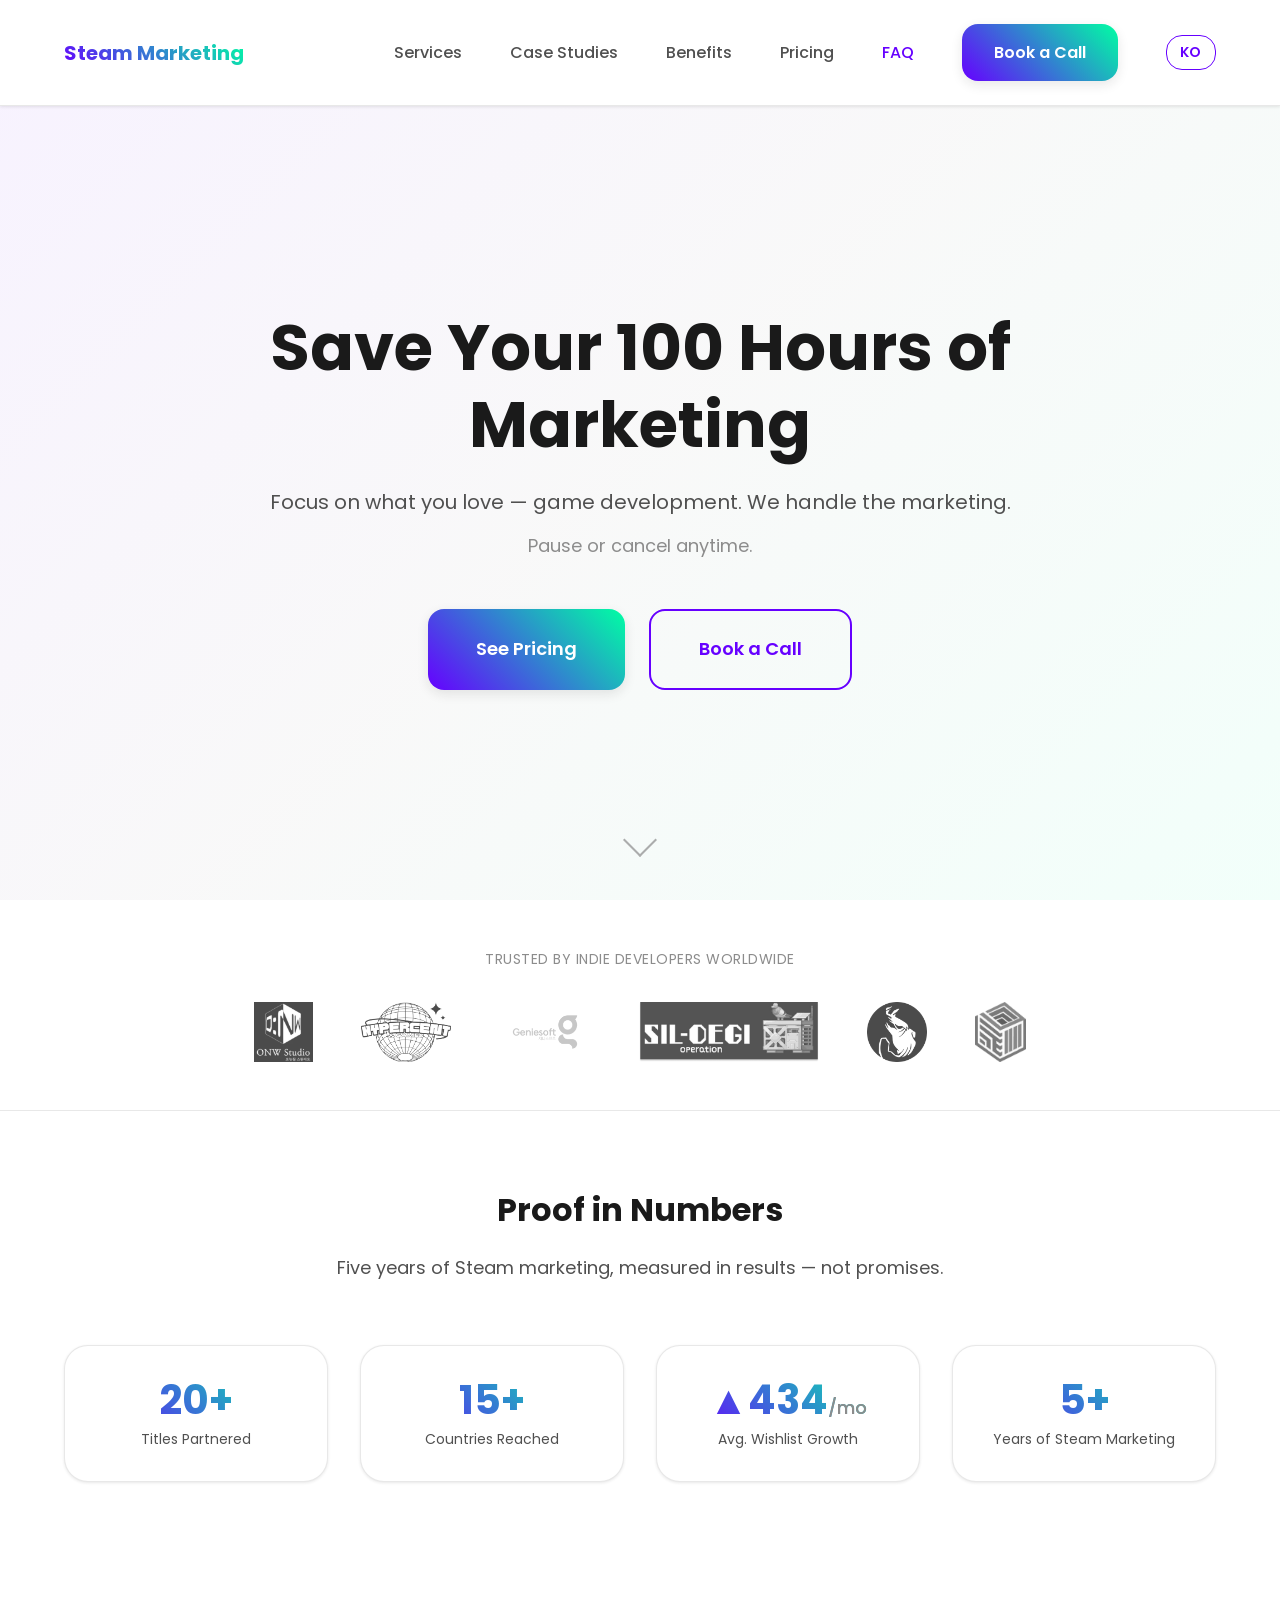
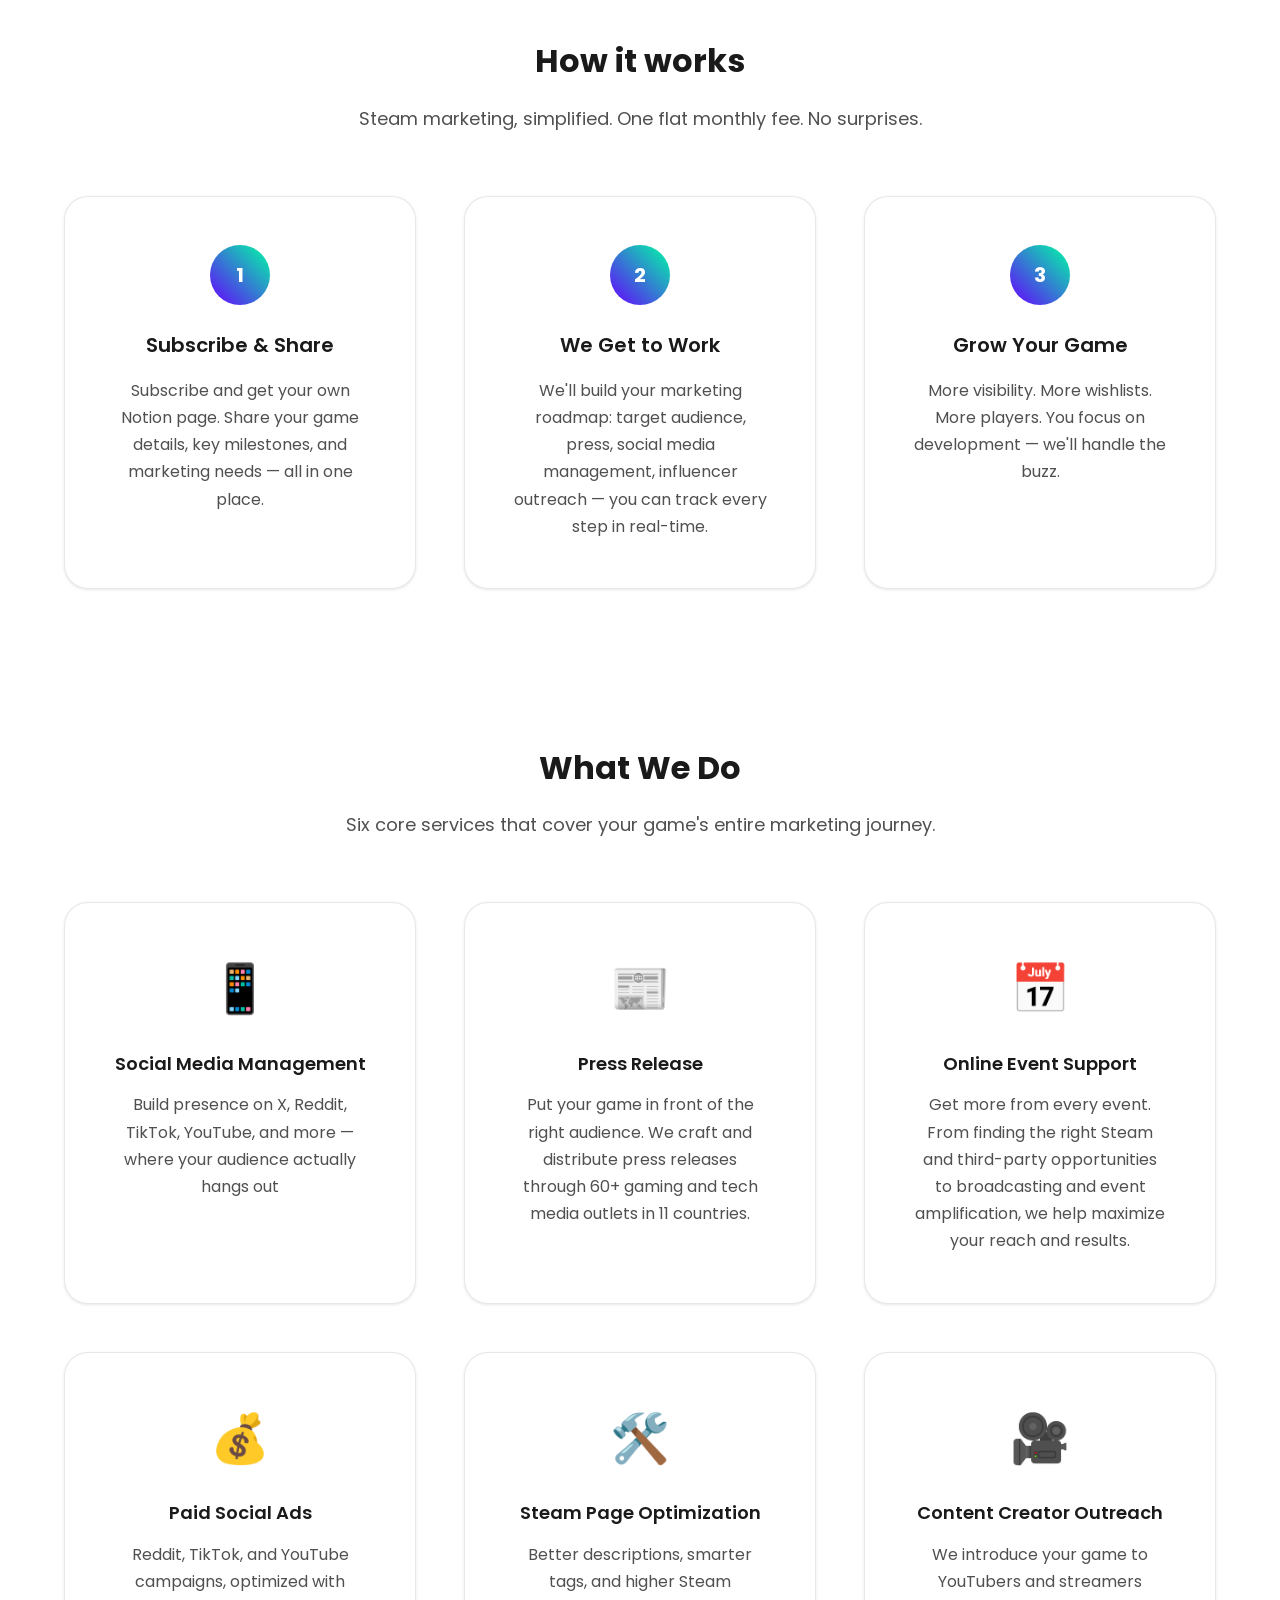
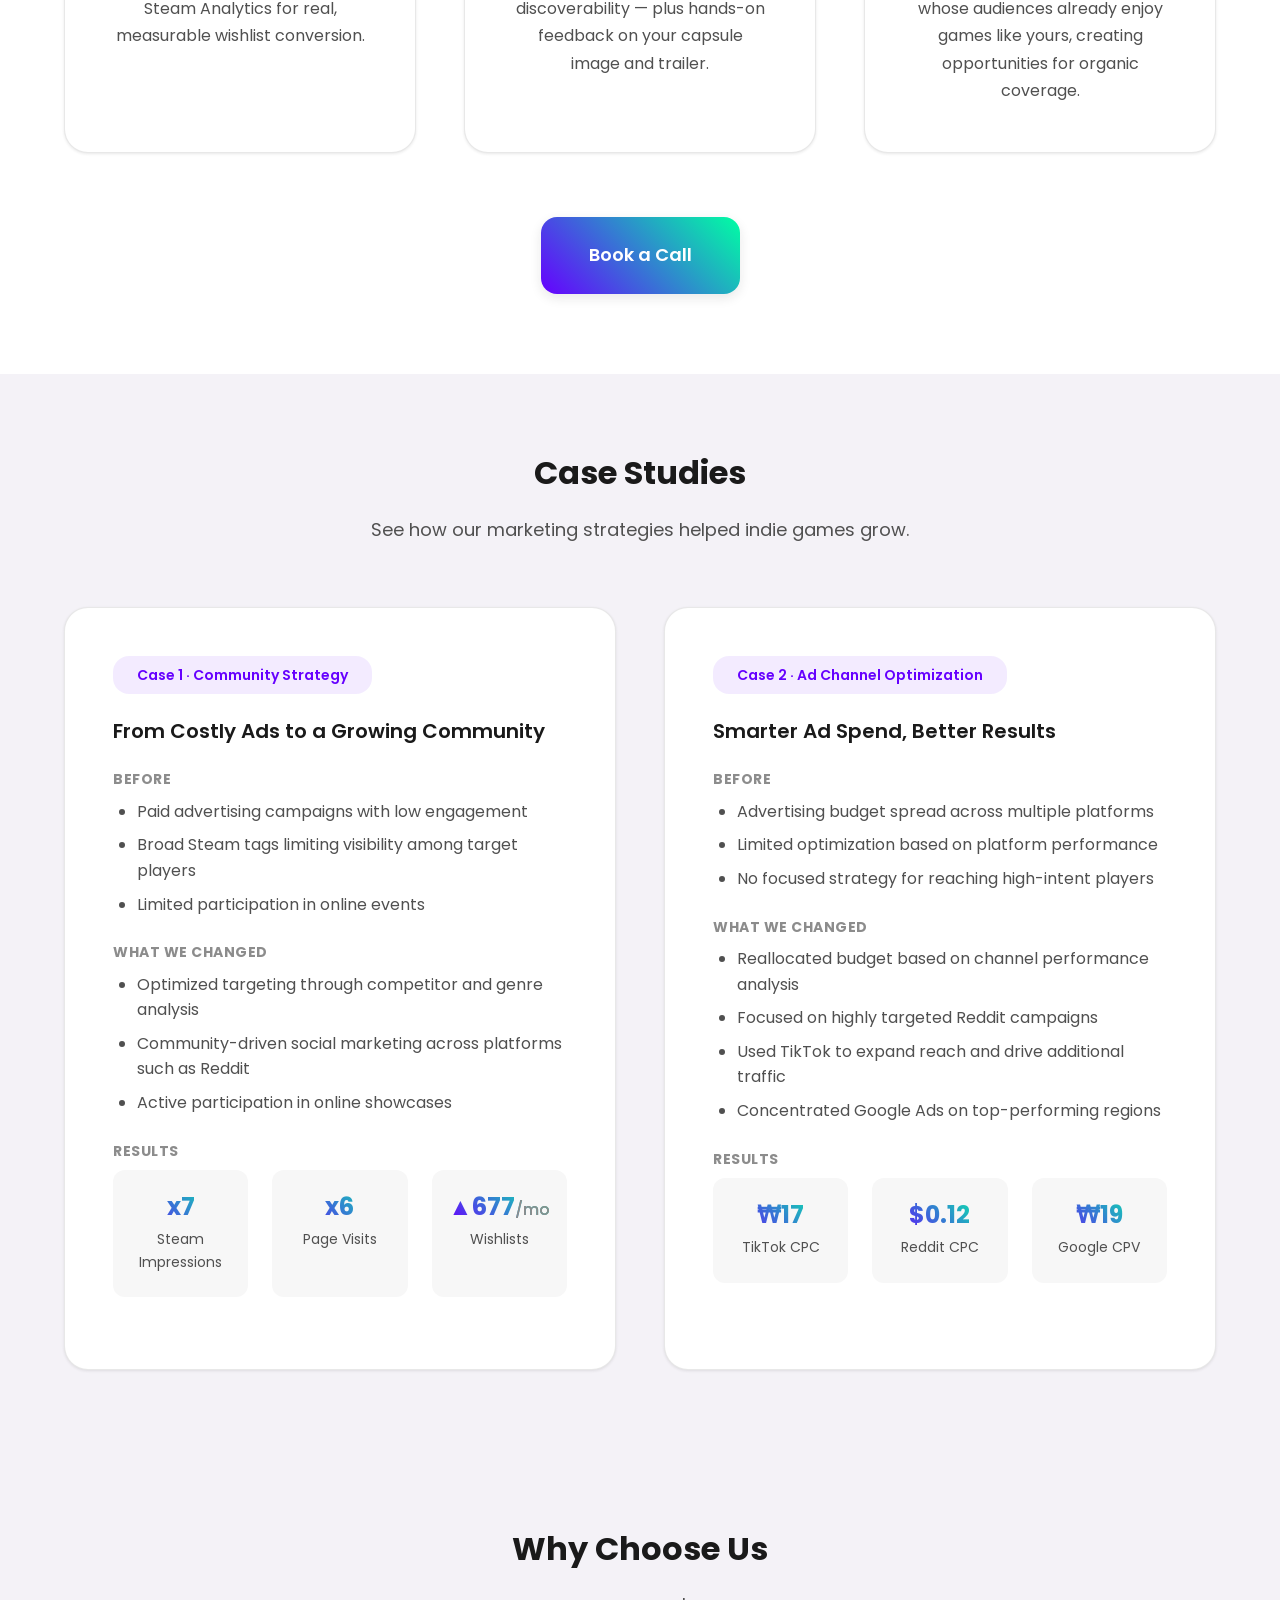
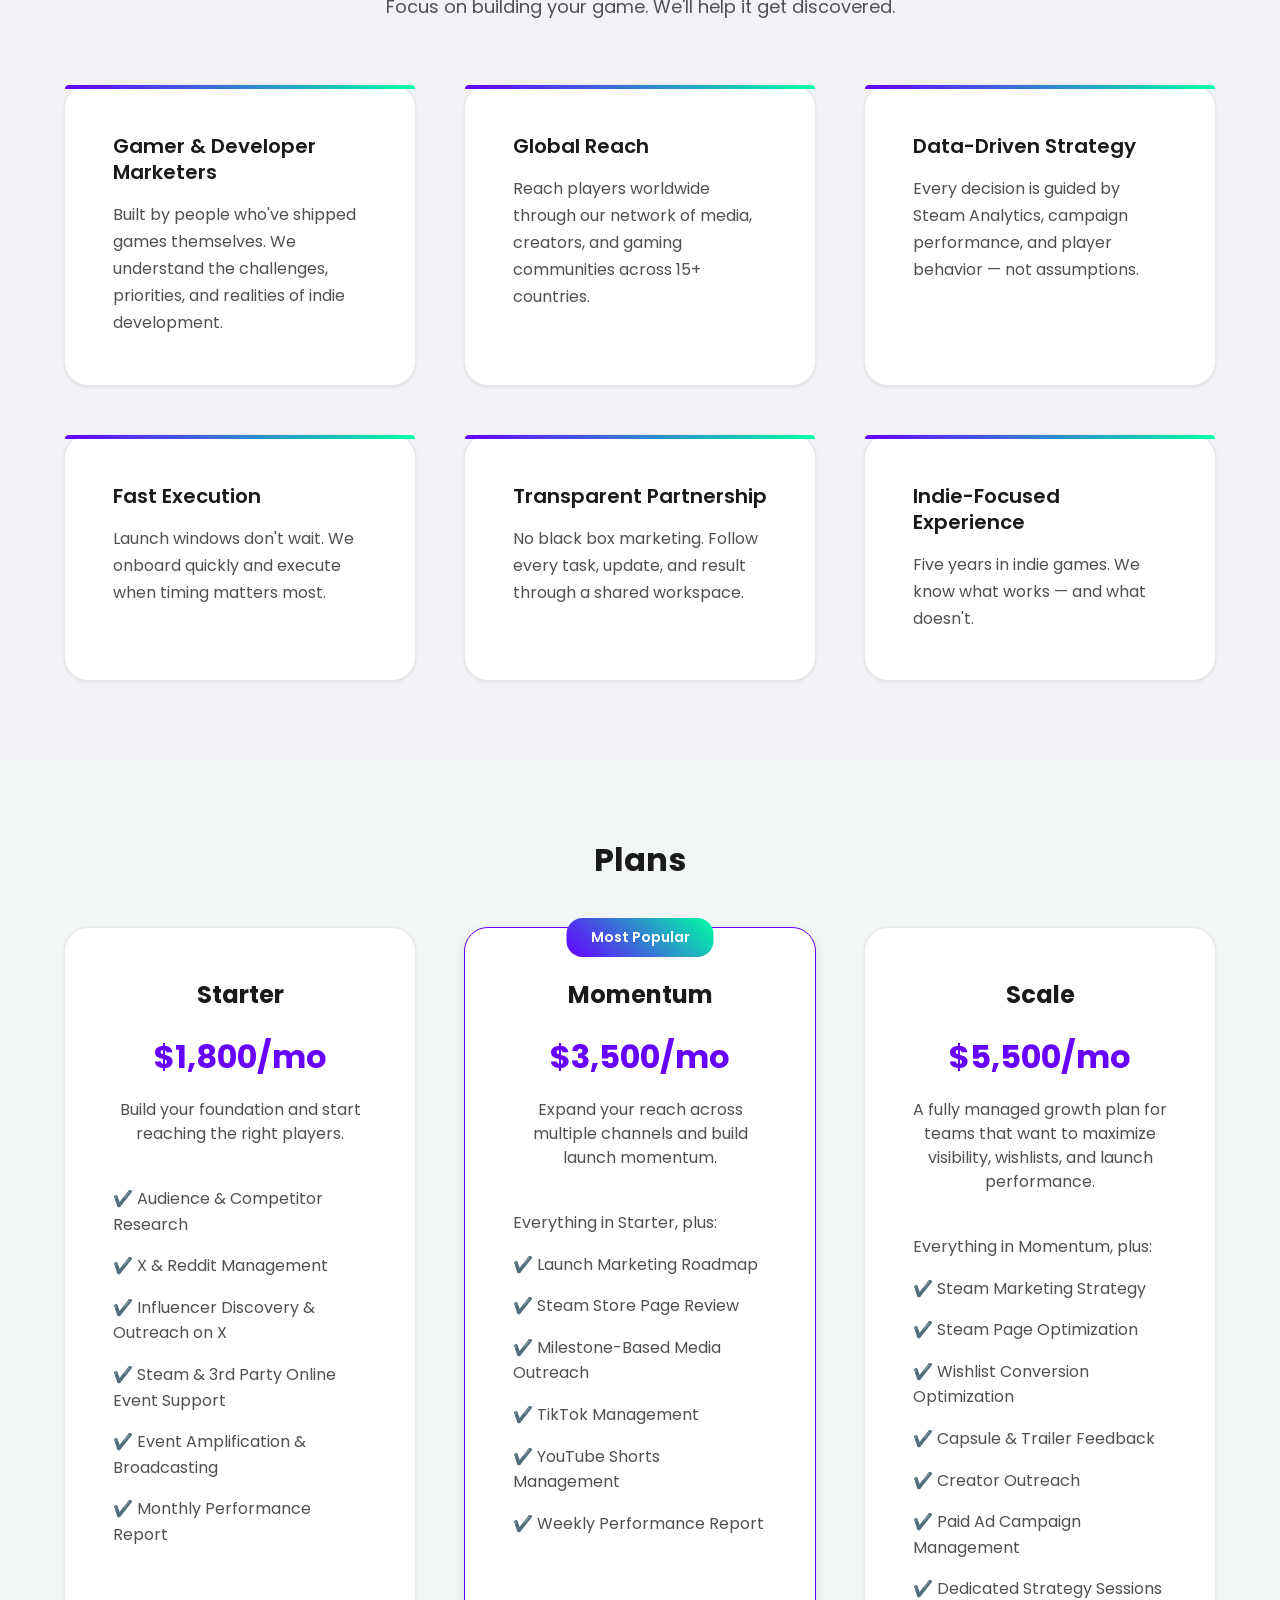
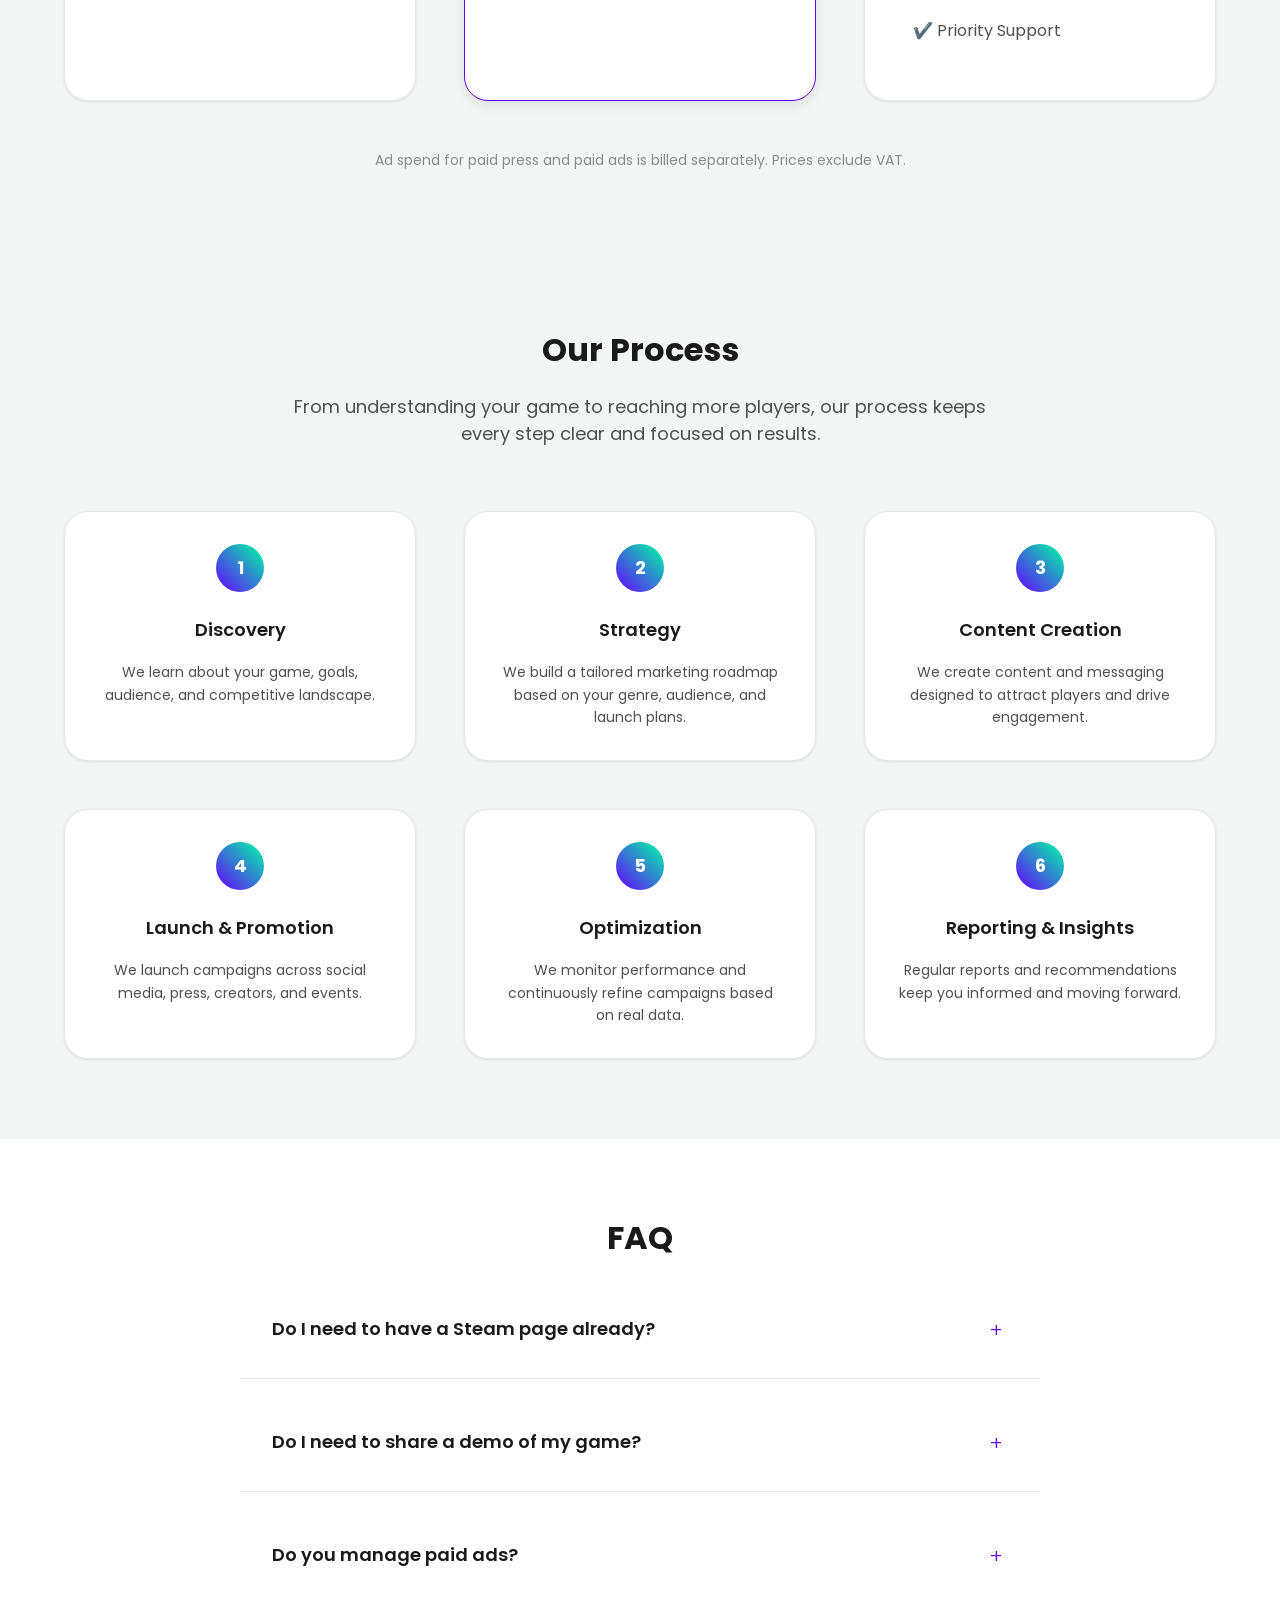
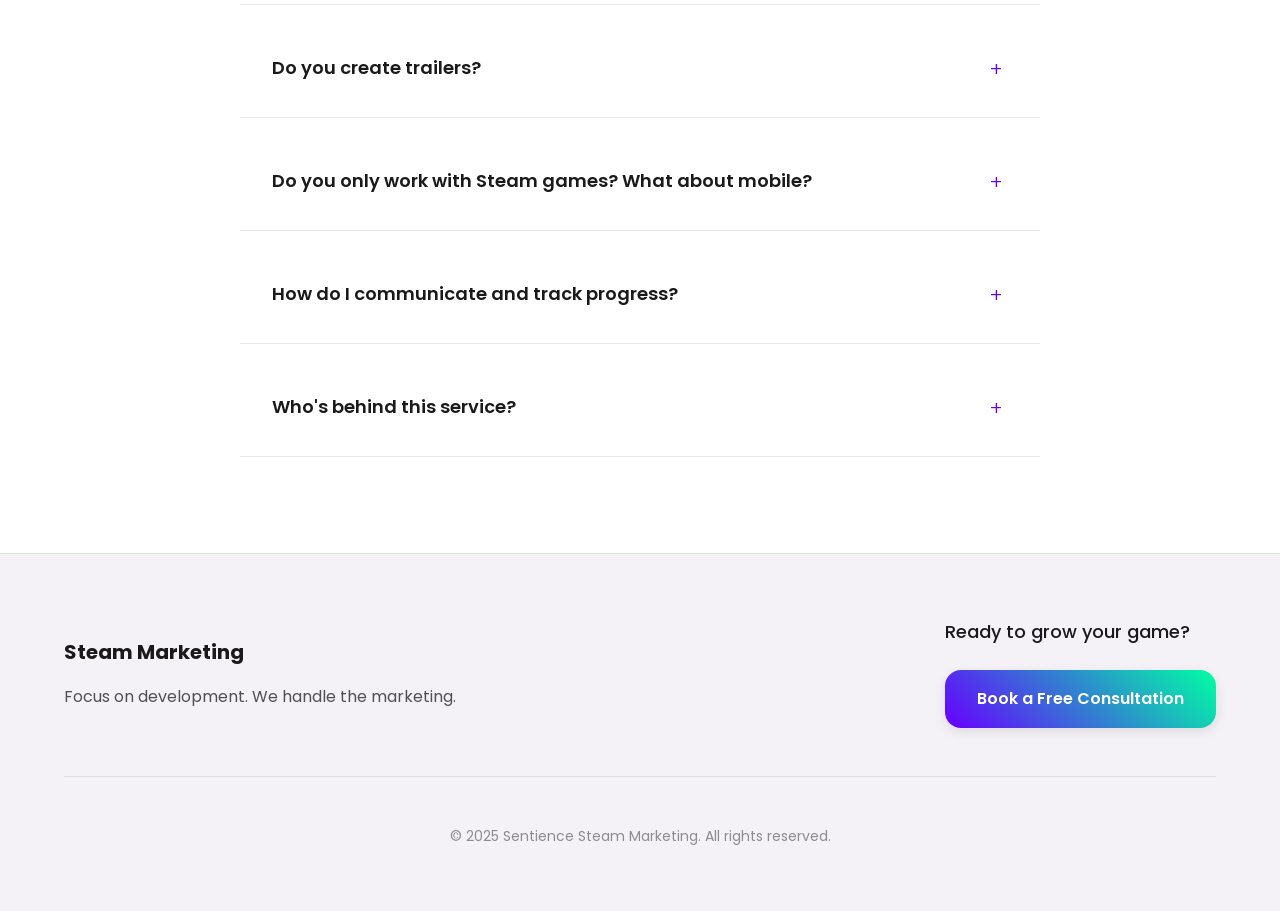
==== commit 364851d8: "favicon 추가" ====
--- a/docs/index.html
+++ b/docs/index.html
@@ -1,9 +1,20 @@
 <!DOCTYPE html>
 <html lang="en">
 <head>
+    <!-- Google tag (gtag.js) -->
+    <script async src="https://www.googletagmanager.com/gtag/js?id=G-WEEPT4B3LK"></script>
+    <script>
+      window.dataLayer = window.dataLayer || [];
+      function gtag(){dataLayer.push(arguments);}
+      gtag('js', new Date());
+      gtag('config', 'G-WEEPT4B3LK');
+    </script>
     <meta charset="UTF-8">
     <meta name="viewport" content="width=device-width, initial-scale=1.0">
-    <title>HypePotions — Save Your 100 Hours of Steam Marketing</title>
+    <link rel="icon" type="image/x-icon" href="favicon.ico">
+    <link rel="icon" type="image/png" href="favicon.png">
+    <link rel="apple-touch-icon" href="favicon.png">
+    <title>Sentience Steam Marketing — Save Your 100 Hours of Steam Marketing</title>
     <link rel="preconnect" href="https://fonts.googleapis.com">
     <link rel="preconnect" href="https://fonts.gstatic.com" crossorigin>
     <link href="https://fonts.googleapis.com/css2?family=Poppins:wght@300;400;500;600;700&display=swap" rel="stylesheet">
@@ -15,7 +26,7 @@
         <div class="container">
             <div class="nav-content">
                 <div class="nav-brand">
-                    <h3>HypePotions</h3>
+                    <h3>Steam Marketing</h3>
                 </div>
                 <div class="nav-menu">
                     <a href="#what-we-do" class="nav-link" data-i18n="nav.services">Services</a>
@@ -474,7 +485,7 @@
         <div class="container">
             <div class="footer-content">
                 <div class="footer-brand">
-                    <h3>HypePotions</h3>
+                    <h3>Steam Marketing</h3>
                     <p data-i18n="footer.tagline">Focus on development. We handle the marketing.</p>
                 </div>
                 <div class="footer-contact">
@@ -483,7 +494,7 @@
                 </div>
             </div>
             <div class="footer-bottom">
-                <p>&copy; 2025 HypePotions by Sentience. All rights reserved.</p>
+                <p>&copy; 2025 Sentience Steam Marketing. All rights reserved.</p>
             </div>
         </div>
     </footer>
